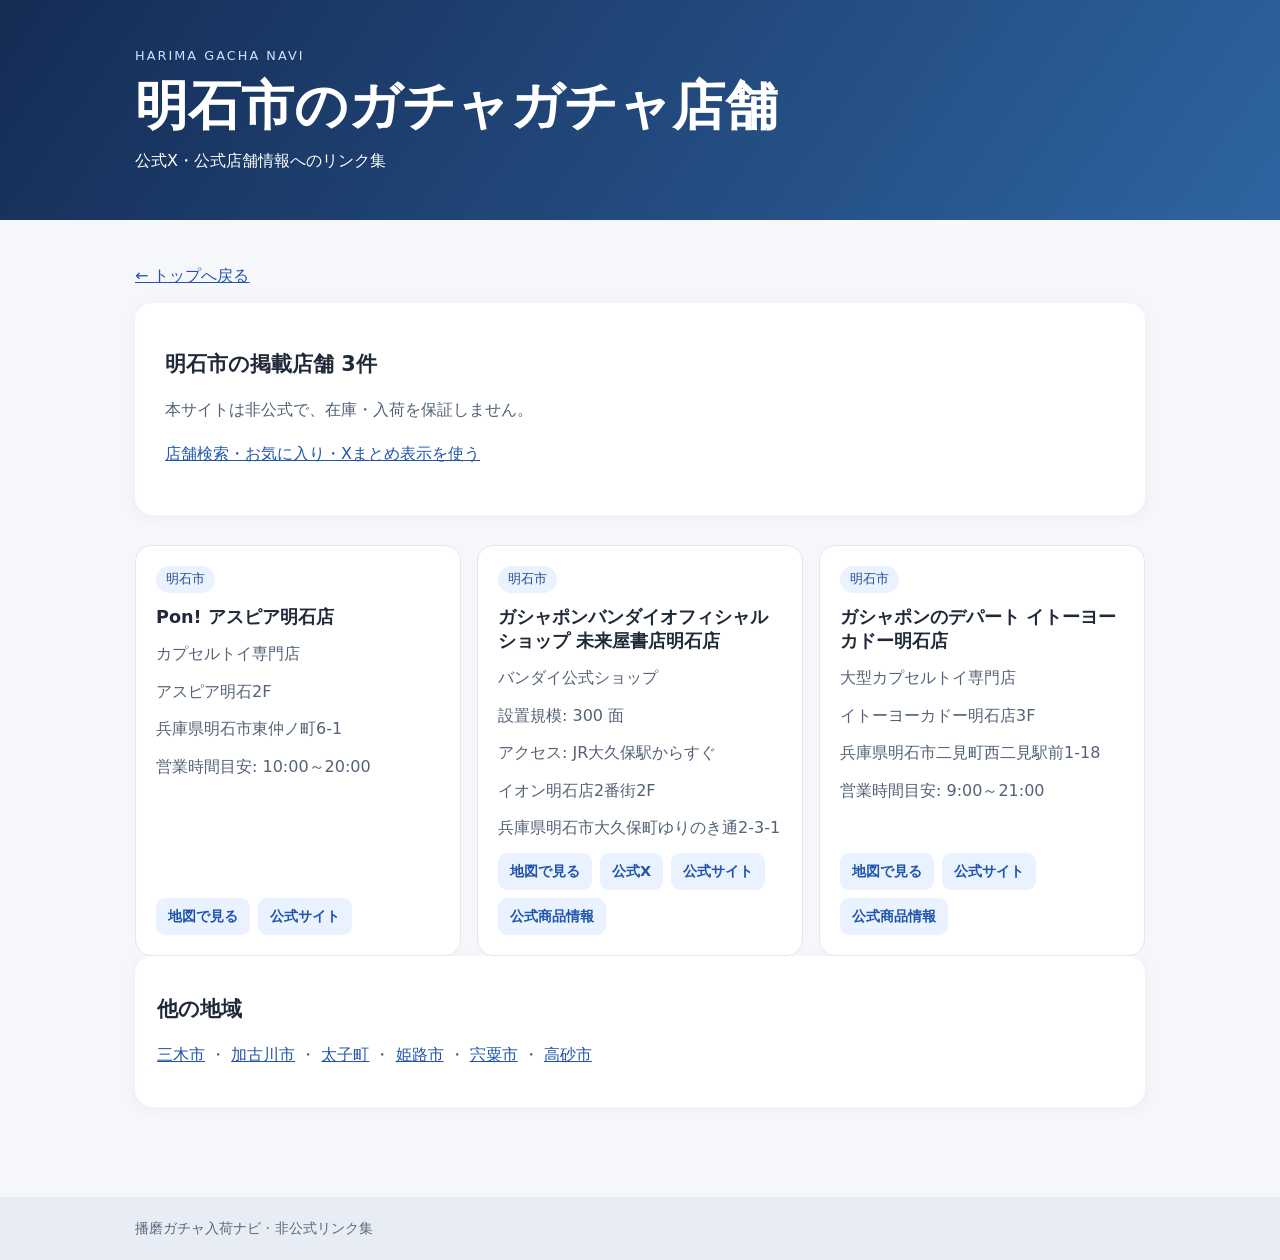
==== city/akashi/index.html @ 263624c5 "build: regenerate city landing pages" ====
<!doctype html><html lang="ja"><head><meta charset="utf-8"><meta name="viewport" content="width=device-width,initial-scale=1"><title>明石市のガチャガチャ店舗・公式X情報 | 播磨ガチャ入荷ナビ</title><meta name="description" content="明石市のガチャガチャ・カプセルトイ店舗3件の公式情報リンク。入荷情報は公式発信で確認できます。"><link rel="canonical" href="https://noranamani.github.io/harima-gacha-navi/city/akashi/"><link rel="stylesheet" href="../../style.css"></head><body><header><div class="wrap"><p class="eyebrow">HARIMA GACHA NAVI</p><h1>明石市のガチャガチャ店舗</h1><p>公式X・公式店舗情報へのリンク集</p></div></header><main class="wrap"><p><a href="../../">← トップへ戻る</a></p><section class="intro"><h2>明石市の掲載店舗 3件</h2><p>本サイトは非公式で、在庫・入荷を保証しません。</p><p><a href="../../?city=%E6%98%8E%E7%9F%B3%E5%B8%82">店舗検索・お気に入り・Xまとめ表示を使う</a></p></section><section class="grid"><article class="card"><span class="city">明石市</span><h3>Pon! アスピア明石店</h3><p>カプセルトイ専門店</p><p>アスピア明石2F</p><p>兵庫県明石市東仲ノ町6-1</p><p>営業時間目安: 10:00～20:00</p><div class="links"><a href="https://www.google.com/maps/search/?api=1&amp;query=%E5%85%B5%E5%BA%AB%E7%9C%8C%E6%98%8E%E7%9F%B3%E5%B8%82%E6%9D%B1%E4%BB%B2%E3%83%8E%E7%94%BA6-1%20Pon!%20%E3%82%A2%E3%82%B9%E3%83%94%E3%82%A2%E6%98%8E%E7%9F%B3%E5%BA%97" target="_blank" rel="noopener noreferrer">地図で見る</a><a href="https://www.gachagachanomori.com/shoplist/" target="_blank" rel="noopener noreferrer">公式サイト</a></div></article><article class="card"><span class="city">明石市</span><h3>ガシャポンバンダイオフィシャルショップ 未来屋書店明石店</h3><p>バンダイ公式ショップ</p><p>設置規模: 300 面</p><p>アクセス: JR大久保駅からすぐ</p><p>イオン明石店2番街2F</p><p>兵庫県明石市大久保町ゆりのき通2-3-1</p><div class="links"><a href="https://www.google.com/maps/search/?api=1&amp;query=%E5%85%B5%E5%BA%AB%E7%9C%8C%E6%98%8E%E7%9F%B3%E5%B8%82%E5%A4%A7%E4%B9%85%E4%BF%9D%E7%94%BA%E3%82%86%E3%82%8A%E3%81%AE%E3%81%8D%E9%80%9A2-3-1%20%E3%82%AC%E3%82%B7%E3%83%A3%E3%83%9D%E3%83%B3%E3%83%90%E3%83%B3%E3%83%80%E3%82%A4%E3%82%AA%E3%83%95%E3%82%A3%E3%82%B7%E3%83%A3%E3%83%AB%E3%82%B7%E3%83%A7%E3%83%83%E3%83%97%20%E6%9C%AA%E6%9D%A5%E5%B1%8B%E6%9B%B8%E5%BA%97%E6%98%8E%E7%9F%B3%E5%BA%97" target="_blank" rel="noopener noreferrer">地図で見る</a><a href="https://x.com/GBO_akashi" target="_blank" rel="noopener noreferrer">公式X</a><a href="https://bandainamco-am.co.jp/others/gashapon-bandai-officialshop/store/akashi/" target="_blank" rel="noopener noreferrer">公式サイト</a><a href="https://bandainamco-am.co.jp/others/gashapon-bandai-officialshop/store/akashi/item/" target="_blank" rel="noopener noreferrer">公式商品情報</a></div></article><article class="card"><span class="city">明石市</span><h3>ガシャポンのデパート イトーヨーカドー明石店</h3><p>大型カプセルトイ専門店</p><p>イトーヨーカドー明石店3F</p><p>兵庫県明石市二見町西二見駅前1-18</p><p>営業時間目安: 9:00～21:00</p><div class="links"><a href="https://www.google.com/maps/search/?api=1&amp;query=%E5%85%B5%E5%BA%AB%E7%9C%8C%E6%98%8E%E7%9F%B3%E5%B8%82%E4%BA%8C%E8%A6%8B%E7%94%BA%E8%A5%BF%E4%BA%8C%E8%A6%8B%E9%A7%85%E5%89%8D1-18%20%E3%82%AC%E3%82%B7%E3%83%A3%E3%83%9D%E3%83%B3%E3%81%AE%E3%83%87%E3%83%91%E3%83%BC%E3%83%88%20%E3%82%A4%E3%83%88%E3%83%BC%E3%83%A8%E3%83%BC%E3%82%AB%E3%83%89%E3%83%BC%E6%98%8E%E7%9F%B3%E5%BA%97" target="_blank" rel="noopener noreferrer">地図で見る</a><a href="https://bandainamco-am.co.jp/others/capsule-toy-store/store/iyakashi/" target="_blank" rel="noopener noreferrer">公式サイト</a><a href="https://bandainamco-am.co.jp/others/capsule-toy-store/store/iyakashi/item/" target="_blank" rel="noopener noreferrer">公式商品情報</a></div></article></section><section class="notice"><h2>他の地域</h2><p><a href="../miki/">三木市</a> ・ <a href="../kakogawa/">加古川市</a> ・ <a href="../taishi/">太子町</a> ・ <a href="../himeji/">姫路市</a> ・ <a href="../shiso/">宍粟市</a> ・ <a href="../takasago/">高砂市</a></p></section></main><footer><div class="wrap">播磨ガチャ入荷ナビ · 非公式リンク集</div></footer></body></html>
---- style.css ----
:root{font-family:system-ui,-apple-system,"Hiragino Kaku Gothic ProN","Noto Sans JP",sans-serif;color:#20293a;background:#f5f7fb}*{box-sizing:border-box}body{margin:0}a{color:#2155ad}a:focus-visible,input:focus-visible,select:focus-visible,button:focus-visible{outline:3px solid #f49a3b;outline-offset:3px}.wrap{max-width:1050px;margin:auto;padding:0 20px}header{background:linear-gradient(125deg,#152c54,#2e64a2);color:white;padding:48px 0}header h1{font-size:clamp(2rem,6vw,3.3rem);margin:8px 0}header p{margin:0}.eyebrow{letter-spacing:.16em;font-size:.8rem;color:#d0e3ff}main{padding-top:30px!important;padding-bottom:60px!important}h2{font-size:1.3rem}.intro,.notice{background:white;padding:22px;border-radius:18px;box-shadow:0 2px 16px #1228490c;margin-bottom:30px}.intro p,.notice p{line-height:1.8;color:#526076}label{display:block;font-weight:700;margin:18px 0 7px}select,input{width:100%;border:1px solid #c5cfdd;border-radius:10px;background:white;padding:13px;font-size:1rem}.section-head{display:flex;justify-content:space-between;align-items:center;gap:12px}.grid{display:grid;grid-template-columns:repeat(auto-fit,minmax(min(100%,290px),1fr));gap:16px}.card{background:white;border:1px solid #e2e7ef;border-radius:16px;padding:20px;display:flex;flex-direction:column;gap:12px}.card h3{margin:0;font-size:1.1rem}.card p{margin:0;color:#536277;line-height:1.6}.city{display:inline-block;font-size:.8rem;background:#eaf2ff;color:#244b8b;border-radius:100px;padding:5px 10px;align-self:flex-start}.links{display:flex;flex-wrap:wrap;gap:8px;margin-top:auto}.links a{display:inline-block;padding:9px 12px;background:#eaf2ff;border-radius:9px;text-decoration:none;font-weight:700;font-size:.9rem}.links a:hover{background:#dceaff}.empty{padding:24px;background:white;border-radius:12px}footer{padding:22px 0;background:#e8edf5;color:#59677b;font-size:.9rem}@media(min-width:700px){.intro{padding:30px}}
.embed-toggle{border:1px solid #a9c4ed;background:#f1f6ff;color:#204b85;border-radius:10px;padding:11px;cursor:pointer;font:inherit;font-weight:700;text-align:center}.embed-toggle:hover{background:#dceaff}.embed-holder{min-width:0;max-width:100%;overflow:hidden}.embed-holder[hidden]{display:none}

#show-board{font:inherit;font-weight:700;cursor:pointer;border:0;border-radius:10px;padding:12px 16px;background:#2056a3;color:white}.timeline-board{display:grid;grid-template-columns:repeat(auto-fit,minmax(min(100%,320px),1fr));gap:16px;margin-top:18px}.timeline-board[hidden]{display:none}.timeline-item{background:white;border:1px solid #dce5f1;border-radius:12px;padding:12px;min-width:0;overflow:hidden}.timeline-item h3{font-size:1rem;margin:0 0 12px}

.favorite-filter{display:flex;align-items:center;gap:10px;margin:16px 0}.favorite-filter input{width:20px;height:20px;flex:none}.favorite-button{font:inherit;font-size:.9rem;border:1px solid #c4cedb;border-radius:9px;padding:10px;background:#fff;cursor:pointer;color:#355071}.favorite-button[aria-pressed="true"]{background:#fff5d9;border-color:#dfbb57;color:#6d4b05}#board-count{font-size:.9rem;color:#526076}

.store-details{font-size:.85rem;color:#58667b;display:grid;gap:3px}.card .store-details p{margin:0;line-height:1.45}.card .map-link{background:#e7f4ec;color:#23623e}.update-status{font-size:.82rem;overflow-wrap:anywhere}
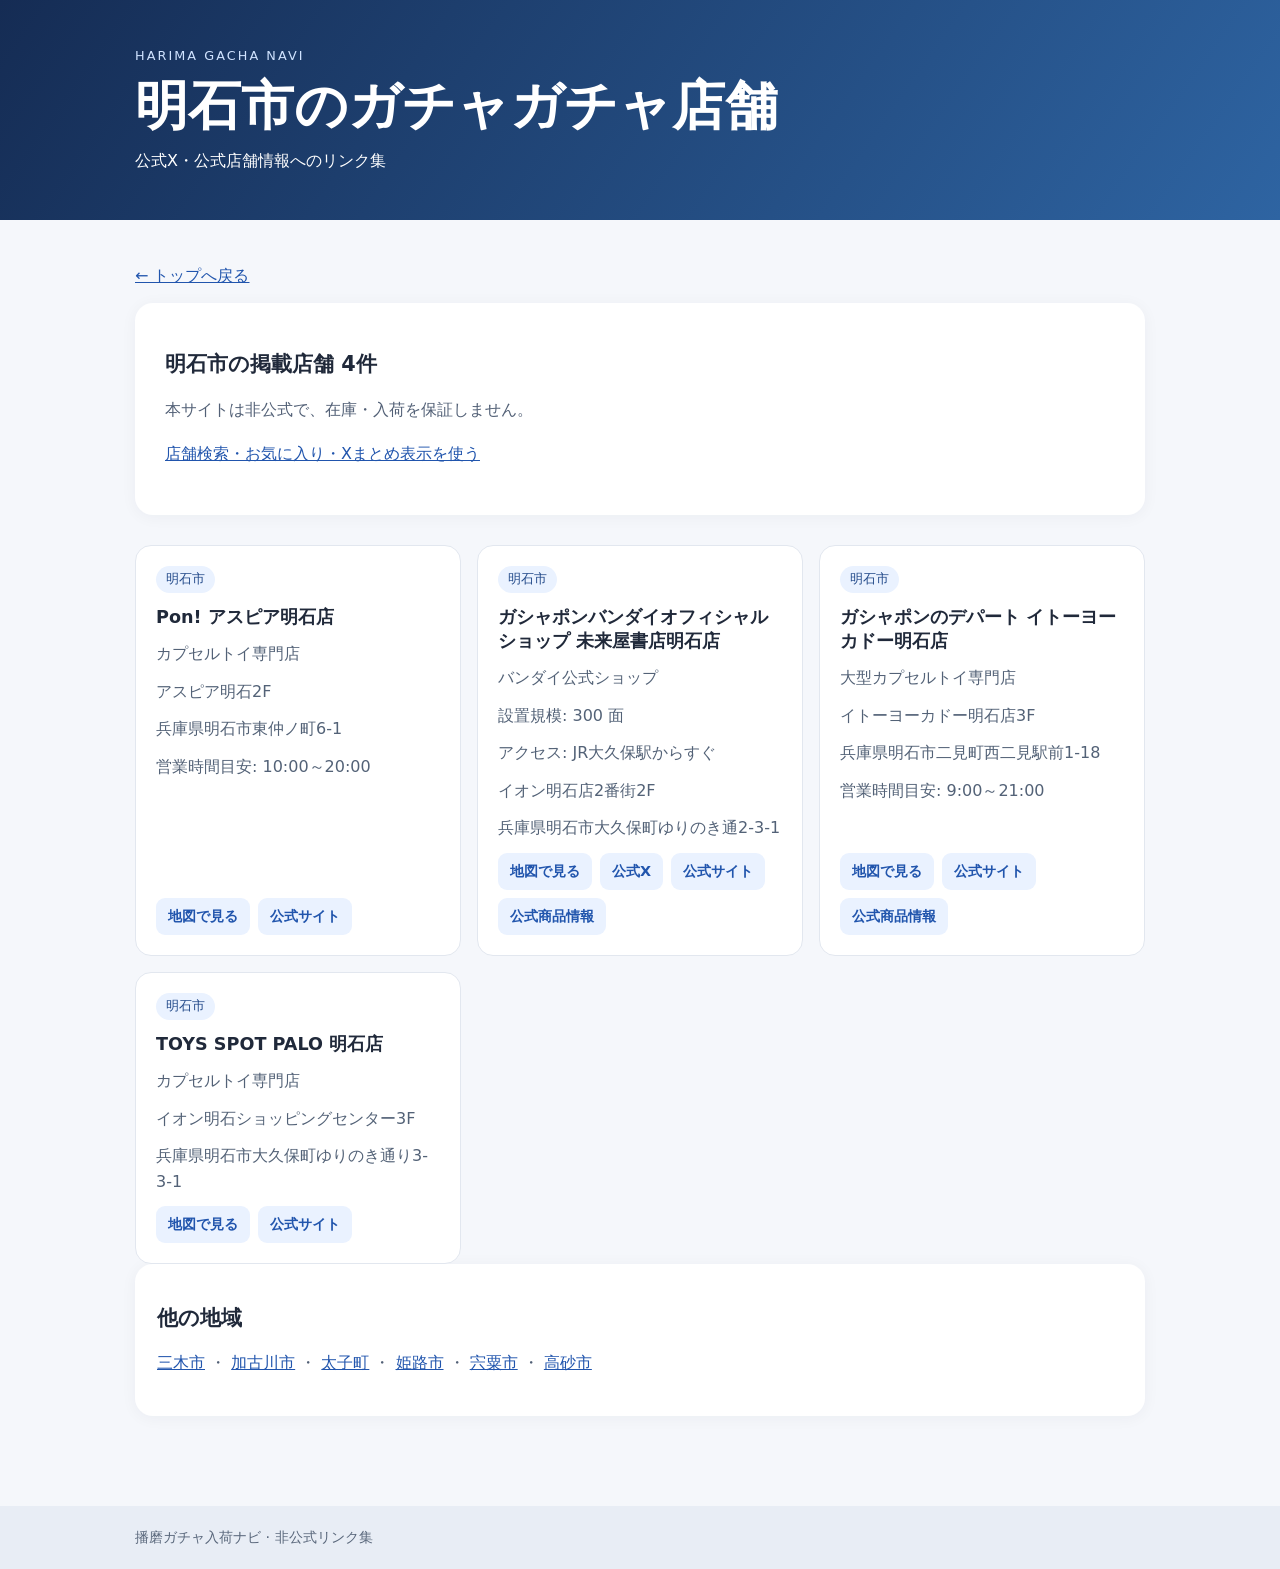
==== commit 4ffa0ce4: "build: regenerate city landing pages" ====
--- a/city/akashi/index.html
+++ b/city/akashi/index.html
@@ -1 +1 @@
-<!doctype html><html lang="ja"><head><meta charset="utf-8"><meta name="viewport" content="width=device-width,initial-scale=1"><title>明石市のガチャガチャ店舗・公式X情報 | 播磨ガチャ入荷ナビ</title><meta name="description" content="明石市のガチャガチャ・カプセルトイ店舗3件の公式情報リンク。入荷情報は公式発信で確認できます。"><link rel="canonical" href="https://noranamani.github.io/harima-gacha-navi/city/akashi/"><link rel="stylesheet" href="../../style.css"></head><body><header><div class="wrap"><p class="eyebrow">HARIMA GACHA NAVI</p><h1>明石市のガチャガチャ店舗</h1><p>公式X・公式店舗情報へのリンク集</p></div></header><main class="wrap"><p><a href="../../">← トップへ戻る</a></p><section class="intro"><h2>明石市の掲載店舗 3件</h2><p>本サイトは非公式で、在庫・入荷を保証しません。</p><p><a href="../../?city=%E6%98%8E%E7%9F%B3%E5%B8%82">店舗検索・お気に入り・Xまとめ表示を使う</a></p></section><section class="grid"><article class="card"><span class="city">明石市</span><h3>Pon! アスピア明石店</h3><p>カプセルトイ専門店</p><p>アスピア明石2F</p><p>兵庫県明石市東仲ノ町6-1</p><p>営業時間目安: 10:00～20:00</p><div class="links"><a href="https://www.google.com/maps/search/?api=1&amp;query=%E5%85%B5%E5%BA%AB%E7%9C%8C%E6%98%8E%E7%9F%B3%E5%B8%82%E6%9D%B1%E4%BB%B2%E3%83%8E%E7%94%BA6-1%20Pon!%20%E3%82%A2%E3%82%B9%E3%83%94%E3%82%A2%E6%98%8E%E7%9F%B3%E5%BA%97" target="_blank" rel="noopener noreferrer">地図で見る</a><a href="https://www.gachagachanomori.com/shoplist/" target="_blank" rel="noopener noreferrer">公式サイト</a></div></article><article class="card"><span class="city">明石市</span><h3>ガシャポンバンダイオフィシャルショップ 未来屋書店明石店</h3><p>バンダイ公式ショップ</p><p>設置規模: 300 面</p><p>アクセス: JR大久保駅からすぐ</p><p>イオン明石店2番街2F</p><p>兵庫県明石市大久保町ゆりのき通2-3-1</p><div class="links"><a href="https://www.google.com/maps/search/?api=1&amp;query=%E5%85%B5%E5%BA%AB%E7%9C%8C%E6%98%8E%E7%9F%B3%E5%B8%82%E5%A4%A7%E4%B9%85%E4%BF%9D%E7%94%BA%E3%82%86%E3%82%8A%E3%81%AE%E3%81%8D%E9%80%9A2-3-1%20%E3%82%AC%E3%82%B7%E3%83%A3%E3%83%9D%E3%83%B3%E3%83%90%E3%83%B3%E3%83%80%E3%82%A4%E3%82%AA%E3%83%95%E3%82%A3%E3%82%B7%E3%83%A3%E3%83%AB%E3%82%B7%E3%83%A7%E3%83%83%E3%83%97%20%E6%9C%AA%E6%9D%A5%E5%B1%8B%E6%9B%B8%E5%BA%97%E6%98%8E%E7%9F%B3%E5%BA%97" target="_blank" rel="noopener noreferrer">地図で見る</a><a href="https://x.com/GBO_akashi" target="_blank" rel="noopener noreferrer">公式X</a><a href="https://bandainamco-am.co.jp/others/gashapon-bandai-officialshop/store/akashi/" target="_blank" rel="noopener noreferrer">公式サイト</a><a href="https://bandainamco-am.co.jp/others/gashapon-bandai-officialshop/store/akashi/item/" target="_blank" rel="noopener noreferrer">公式商品情報</a></div></article><article class="card"><span class="city">明石市</span><h3>ガシャポンのデパート イトーヨーカドー明石店</h3><p>大型カプセルトイ専門店</p><p>イトーヨーカドー明石店3F</p><p>兵庫県明石市二見町西二見駅前1-18</p><p>営業時間目安: 9:00～21:00</p><div class="links"><a href="https://www.google.com/maps/search/?api=1&amp;query=%E5%85%B5%E5%BA%AB%E7%9C%8C%E6%98%8E%E7%9F%B3%E5%B8%82%E4%BA%8C%E8%A6%8B%E7%94%BA%E8%A5%BF%E4%BA%8C%E8%A6%8B%E9%A7%85%E5%89%8D1-18%20%E3%82%AC%E3%82%B7%E3%83%A3%E3%83%9D%E3%83%B3%E3%81%AE%E3%83%87%E3%83%91%E3%83%BC%E3%83%88%20%E3%82%A4%E3%83%88%E3%83%BC%E3%83%A8%E3%83%BC%E3%82%AB%E3%83%89%E3%83%BC%E6%98%8E%E7%9F%B3%E5%BA%97" target="_blank" rel="noopener noreferrer">地図で見る</a><a href="https://bandainamco-am.co.jp/others/capsule-toy-store/store/iyakashi/" target="_blank" rel="noopener noreferrer">公式サイト</a><a href="https://bandainamco-am.co.jp/others/capsule-toy-store/store/iyakashi/item/" target="_blank" rel="noopener noreferrer">公式商品情報</a></div></article></section><section class="notice"><h2>他の地域</h2><p><a href="../miki/">三木市</a> ・ <a href="../kakogawa/">加古川市</a> ・ <a href="../taishi/">太子町</a> ・ <a href="../himeji/">姫路市</a> ・ <a href="../shiso/">宍粟市</a> ・ <a href="../takasago/">高砂市</a></p></section></main><footer><div class="wrap">播磨ガチャ入荷ナビ · 非公式リンク集</div></footer></body></html>
+<!doctype html><html lang="ja"><head><meta charset="utf-8"><meta name="viewport" content="width=device-width,initial-scale=1"><title>明石市のガチャガチャ店舗・公式X情報 | 播磨ガチャ入荷ナビ</title><meta name="description" content="明石市のガチャガチャ・カプセルトイ店舗4件の公式情報リンク。入荷情報は公式発信で確認できます。"><link rel="canonical" href="https://noranamani.github.io/harima-gacha-navi/city/akashi/"><link rel="stylesheet" href="../../style.css"></head><body><header><div class="wrap"><p class="eyebrow">HARIMA GACHA NAVI</p><h1>明石市のガチャガチャ店舗</h1><p>公式X・公式店舗情報へのリンク集</p></div></header><main class="wrap"><p><a href="../../">← トップへ戻る</a></p><section class="intro"><h2>明石市の掲載店舗 4件</h2><p>本サイトは非公式で、在庫・入荷を保証しません。</p><p><a href="../../?city=%E6%98%8E%E7%9F%B3%E5%B8%82">店舗検索・お気に入り・Xまとめ表示を使う</a></p></section><section class="grid"><article class="card"><span class="city">明石市</span><h3>Pon! アスピア明石店</h3><p>カプセルトイ専門店</p><p>アスピア明石2F</p><p>兵庫県明石市東仲ノ町6-1</p><p>営業時間目安: 10:00～20:00</p><div class="links"><a href="https://www.google.com/maps/search/?api=1&amp;query=%E5%85%B5%E5%BA%AB%E7%9C%8C%E6%98%8E%E7%9F%B3%E5%B8%82%E6%9D%B1%E4%BB%B2%E3%83%8E%E7%94%BA6-1%20Pon!%20%E3%82%A2%E3%82%B9%E3%83%94%E3%82%A2%E6%98%8E%E7%9F%B3%E5%BA%97" target="_blank" rel="noopener noreferrer">地図で見る</a><a href="https://www.gachagachanomori.com/shoplist/" target="_blank" rel="noopener noreferrer">公式サイト</a></div></article><article class="card"><span class="city">明石市</span><h3>ガシャポンバンダイオフィシャルショップ 未来屋書店明石店</h3><p>バンダイ公式ショップ</p><p>設置規模: 300 面</p><p>アクセス: JR大久保駅からすぐ</p><p>イオン明石店2番街2F</p><p>兵庫県明石市大久保町ゆりのき通2-3-1</p><div class="links"><a href="https://www.google.com/maps/search/?api=1&amp;query=%E5%85%B5%E5%BA%AB%E7%9C%8C%E6%98%8E%E7%9F%B3%E5%B8%82%E5%A4%A7%E4%B9%85%E4%BF%9D%E7%94%BA%E3%82%86%E3%82%8A%E3%81%AE%E3%81%8D%E9%80%9A2-3-1%20%E3%82%AC%E3%82%B7%E3%83%A3%E3%83%9D%E3%83%B3%E3%83%90%E3%83%B3%E3%83%80%E3%82%A4%E3%82%AA%E3%83%95%E3%82%A3%E3%82%B7%E3%83%A3%E3%83%AB%E3%82%B7%E3%83%A7%E3%83%83%E3%83%97%20%E6%9C%AA%E6%9D%A5%E5%B1%8B%E6%9B%B8%E5%BA%97%E6%98%8E%E7%9F%B3%E5%BA%97" target="_blank" rel="noopener noreferrer">地図で見る</a><a href="https://x.com/GBO_akashi" target="_blank" rel="noopener noreferrer">公式X</a><a href="https://bandainamco-am.co.jp/others/gashapon-bandai-officialshop/store/akashi/" target="_blank" rel="noopener noreferrer">公式サイト</a><a href="https://bandainamco-am.co.jp/others/gashapon-bandai-officialshop/store/akashi/item/" target="_blank" rel="noopener noreferrer">公式商品情報</a></div></article><article class="card"><span class="city">明石市</span><h3>ガシャポンのデパート イトーヨーカドー明石店</h3><p>大型カプセルトイ専門店</p><p>イトーヨーカドー明石店3F</p><p>兵庫県明石市二見町西二見駅前1-18</p><p>営業時間目安: 9:00～21:00</p><div class="links"><a href="https://www.google.com/maps/search/?api=1&amp;query=%E5%85%B5%E5%BA%AB%E7%9C%8C%E6%98%8E%E7%9F%B3%E5%B8%82%E4%BA%8C%E8%A6%8B%E7%94%BA%E8%A5%BF%E4%BA%8C%E8%A6%8B%E9%A7%85%E5%89%8D1-18%20%E3%82%AC%E3%82%B7%E3%83%A3%E3%83%9D%E3%83%B3%E3%81%AE%E3%83%87%E3%83%91%E3%83%BC%E3%83%88%20%E3%82%A4%E3%83%88%E3%83%BC%E3%83%A8%E3%83%BC%E3%82%AB%E3%83%89%E3%83%BC%E6%98%8E%E7%9F%B3%E5%BA%97" target="_blank" rel="noopener noreferrer">地図で見る</a><a href="https://bandainamco-am.co.jp/others/capsule-toy-store/store/iyakashi/" target="_blank" rel="noopener noreferrer">公式サイト</a><a href="https://bandainamco-am.co.jp/others/capsule-toy-store/store/iyakashi/item/" target="_blank" rel="noopener noreferrer">公式商品情報</a></div></article><article class="card"><span class="city">明石市</span><h3>TOYS SPOT PALO 明石店</h3><p>カプセルトイ専門店</p><p>イオン明石ショッピングセンター3F</p><p>兵庫県明石市大久保町ゆりのき通り3-3-1</p><div class="links"><a href="https://www.google.com/maps/search/?api=1&amp;query=%E5%85%B5%E5%BA%AB%E7%9C%8C%E6%98%8E%E7%9F%B3%E5%B8%82%E5%A4%A7%E4%B9%85%E4%BF%9D%E7%94%BA%E3%82%86%E3%82%8A%E3%81%AE%E3%81%8D%E9%80%9A%E3%82%8A3-3-1%20TOYS%20SPOT%20PALO%20%E6%98%8E%E7%9F%B3%E5%BA%97" target="_blank" rel="noopener noreferrer">地図で見る</a><a href="https://www.fantasy.co.jp/molly-fantasy/shoplist/shop29281/" target="_blank" rel="noopener noreferrer">公式サイト</a></div></article></section><section class="notice"><h2>他の地域</h2><p><a href="../miki/">三木市</a> ・ <a href="../kakogawa/">加古川市</a> ・ <a href="../taishi/">太子町</a> ・ <a href="../himeji/">姫路市</a> ・ <a href="../shiso/">宍粟市</a> ・ <a href="../takasago/">高砂市</a></p></section></main><footer><div class="wrap">播磨ガチャ入荷ナビ · 非公式リンク集</div></footer></body></html>
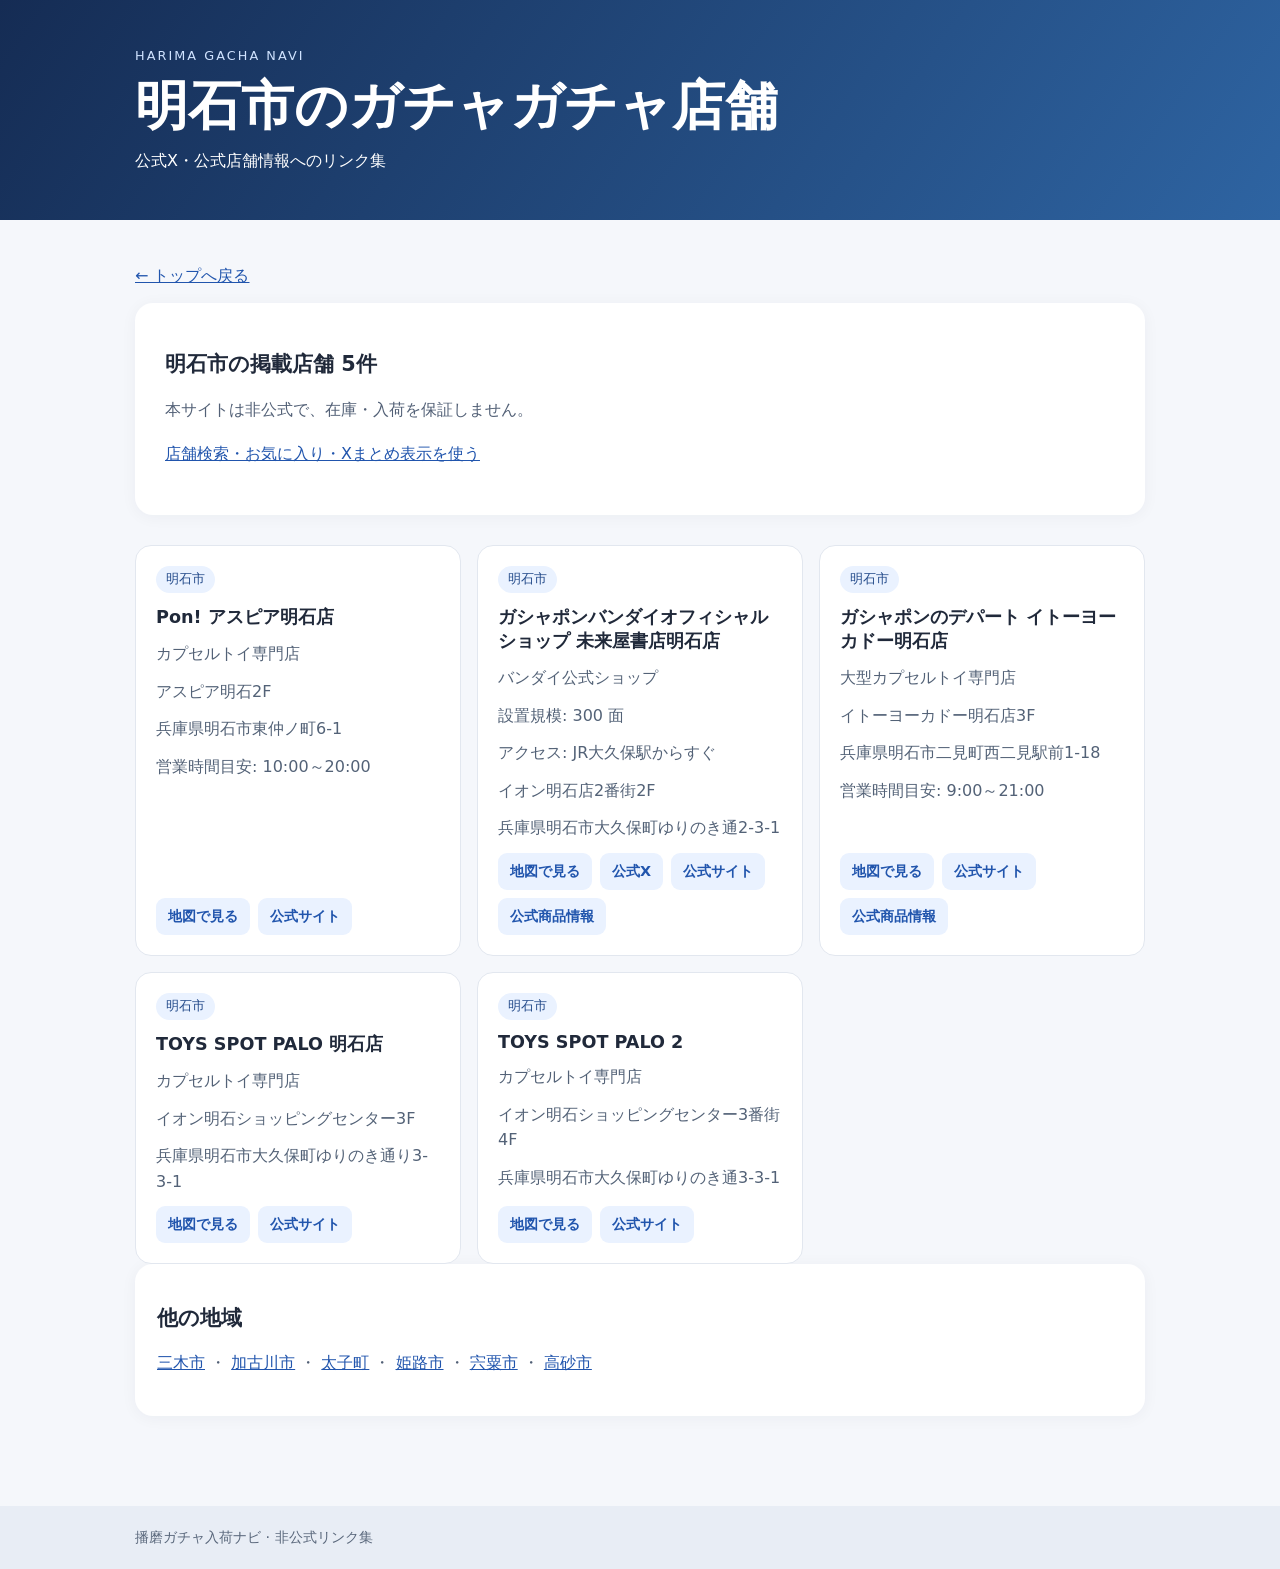
==== commit 701d7059: "build: regenerate city landing pages" ====
--- a/city/akashi/index.html
+++ b/city/akashi/index.html
@@ -1 +1 @@
-<!doctype html><html lang="ja"><head><meta charset="utf-8"><meta name="viewport" content="width=device-width,initial-scale=1"><title>明石市のガチャガチャ店舗・公式X情報 | 播磨ガチャ入荷ナビ</title><meta name="description" content="明石市のガチャガチャ・カプセルトイ店舗4件の公式情報リンク。入荷情報は公式発信で確認できます。"><link rel="canonical" href="https://noranamani.github.io/harima-gacha-navi/city/akashi/"><link rel="stylesheet" href="../../style.css"></head><body><header><div class="wrap"><p class="eyebrow">HARIMA GACHA NAVI</p><h1>明石市のガチャガチャ店舗</h1><p>公式X・公式店舗情報へのリンク集</p></div></header><main class="wrap"><p><a href="../../">← トップへ戻る</a></p><section class="intro"><h2>明石市の掲載店舗 4件</h2><p>本サイトは非公式で、在庫・入荷を保証しません。</p><p><a href="../../?city=%E6%98%8E%E7%9F%B3%E5%B8%82">店舗検索・お気に入り・Xまとめ表示を使う</a></p></section><section class="grid"><article class="card"><span class="city">明石市</span><h3>Pon! アスピア明石店</h3><p>カプセルトイ専門店</p><p>アスピア明石2F</p><p>兵庫県明石市東仲ノ町6-1</p><p>営業時間目安: 10:00～20:00</p><div class="links"><a href="https://www.google.com/maps/search/?api=1&amp;query=%E5%85%B5%E5%BA%AB%E7%9C%8C%E6%98%8E%E7%9F%B3%E5%B8%82%E6%9D%B1%E4%BB%B2%E3%83%8E%E7%94%BA6-1%20Pon!%20%E3%82%A2%E3%82%B9%E3%83%94%E3%82%A2%E6%98%8E%E7%9F%B3%E5%BA%97" target="_blank" rel="noopener noreferrer">地図で見る</a><a href="https://www.gachagachanomori.com/shoplist/" target="_blank" rel="noopener noreferrer">公式サイト</a></div></article><article class="card"><span class="city">明石市</span><h3>ガシャポンバンダイオフィシャルショップ 未来屋書店明石店</h3><p>バンダイ公式ショップ</p><p>設置規模: 300 面</p><p>アクセス: JR大久保駅からすぐ</p><p>イオン明石店2番街2F</p><p>兵庫県明石市大久保町ゆりのき通2-3-1</p><div class="links"><a href="https://www.google.com/maps/search/?api=1&amp;query=%E5%85%B5%E5%BA%AB%E7%9C%8C%E6%98%8E%E7%9F%B3%E5%B8%82%E5%A4%A7%E4%B9%85%E4%BF%9D%E7%94%BA%E3%82%86%E3%82%8A%E3%81%AE%E3%81%8D%E9%80%9A2-3-1%20%E3%82%AC%E3%82%B7%E3%83%A3%E3%83%9D%E3%83%B3%E3%83%90%E3%83%B3%E3%83%80%E3%82%A4%E3%82%AA%E3%83%95%E3%82%A3%E3%82%B7%E3%83%A3%E3%83%AB%E3%82%B7%E3%83%A7%E3%83%83%E3%83%97%20%E6%9C%AA%E6%9D%A5%E5%B1%8B%E6%9B%B8%E5%BA%97%E6%98%8E%E7%9F%B3%E5%BA%97" target="_blank" rel="noopener noreferrer">地図で見る</a><a href="https://x.com/GBO_akashi" target="_blank" rel="noopener noreferrer">公式X</a><a href="https://bandainamco-am.co.jp/others/gashapon-bandai-officialshop/store/akashi/" target="_blank" rel="noopener noreferrer">公式サイト</a><a href="https://bandainamco-am.co.jp/others/gashapon-bandai-officialshop/store/akashi/item/" target="_blank" rel="noopener noreferrer">公式商品情報</a></div></article><article class="card"><span class="city">明石市</span><h3>ガシャポンのデパート イトーヨーカドー明石店</h3><p>大型カプセルトイ専門店</p><p>イトーヨーカドー明石店3F</p><p>兵庫県明石市二見町西二見駅前1-18</p><p>営業時間目安: 9:00～21:00</p><div class="links"><a href="https://www.google.com/maps/search/?api=1&amp;query=%E5%85%B5%E5%BA%AB%E7%9C%8C%E6%98%8E%E7%9F%B3%E5%B8%82%E4%BA%8C%E8%A6%8B%E7%94%BA%E8%A5%BF%E4%BA%8C%E8%A6%8B%E9%A7%85%E5%89%8D1-18%20%E3%82%AC%E3%82%B7%E3%83%A3%E3%83%9D%E3%83%B3%E3%81%AE%E3%83%87%E3%83%91%E3%83%BC%E3%83%88%20%E3%82%A4%E3%83%88%E3%83%BC%E3%83%A8%E3%83%BC%E3%82%AB%E3%83%89%E3%83%BC%E6%98%8E%E7%9F%B3%E5%BA%97" target="_blank" rel="noopener noreferrer">地図で見る</a><a href="https://bandainamco-am.co.jp/others/capsule-toy-store/store/iyakashi/" target="_blank" rel="noopener noreferrer">公式サイト</a><a href="https://bandainamco-am.co.jp/others/capsule-toy-store/store/iyakashi/item/" target="_blank" rel="noopener noreferrer">公式商品情報</a></div></article><article class="card"><span class="city">明石市</span><h3>TOYS SPOT PALO 明石店</h3><p>カプセルトイ専門店</p><p>イオン明石ショッピングセンター3F</p><p>兵庫県明石市大久保町ゆりのき通り3-3-1</p><div class="links"><a href="https://www.google.com/maps/search/?api=1&amp;query=%E5%85%B5%E5%BA%AB%E7%9C%8C%E6%98%8E%E7%9F%B3%E5%B8%82%E5%A4%A7%E4%B9%85%E4%BF%9D%E7%94%BA%E3%82%86%E3%82%8A%E3%81%AE%E3%81%8D%E9%80%9A%E3%82%8A3-3-1%20TOYS%20SPOT%20PALO%20%E6%98%8E%E7%9F%B3%E5%BA%97" target="_blank" rel="noopener noreferrer">地図で見る</a><a href="https://www.fantasy.co.jp/molly-fantasy/shoplist/shop29281/" target="_blank" rel="noopener noreferrer">公式サイト</a></div></article></section><section class="notice"><h2>他の地域</h2><p><a href="../miki/">三木市</a> ・ <a href="../kakogawa/">加古川市</a> ・ <a href="../taishi/">太子町</a> ・ <a href="../himeji/">姫路市</a> ・ <a href="../shiso/">宍粟市</a> ・ <a href="../takasago/">高砂市</a></p></section></main><footer><div class="wrap">播磨ガチャ入荷ナビ · 非公式リンク集</div></footer></body></html>
+<!doctype html><html lang="ja"><head><meta charset="utf-8"><meta name="viewport" content="width=device-width,initial-scale=1"><title>明石市のガチャガチャ店舗・公式X情報 | 播磨ガチャ入荷ナビ</title><meta name="description" content="明石市のガチャガチャ・カプセルトイ店舗5件の公式情報リンク。入荷情報は公式発信で確認できます。"><link rel="canonical" href="https://noranamani.github.io/harima-gacha-navi/city/akashi/"><link rel="stylesheet" href="../../style.css"></head><body><header><div class="wrap"><p class="eyebrow">HARIMA GACHA NAVI</p><h1>明石市のガチャガチャ店舗</h1><p>公式X・公式店舗情報へのリンク集</p></div></header><main class="wrap"><p><a href="../../">← トップへ戻る</a></p><section class="intro"><h2>明石市の掲載店舗 5件</h2><p>本サイトは非公式で、在庫・入荷を保証しません。</p><p><a href="../../?city=%E6%98%8E%E7%9F%B3%E5%B8%82">店舗検索・お気に入り・Xまとめ表示を使う</a></p></section><section class="grid"><article class="card"><span class="city">明石市</span><h3>Pon! アスピア明石店</h3><p>カプセルトイ専門店</p><p>アスピア明石2F</p><p>兵庫県明石市東仲ノ町6-1</p><p>営業時間目安: 10:00～20:00</p><div class="links"><a href="https://www.google.com/maps/search/?api=1&amp;query=%E5%85%B5%E5%BA%AB%E7%9C%8C%E6%98%8E%E7%9F%B3%E5%B8%82%E6%9D%B1%E4%BB%B2%E3%83%8E%E7%94%BA6-1%20Pon!%20%E3%82%A2%E3%82%B9%E3%83%94%E3%82%A2%E6%98%8E%E7%9F%B3%E5%BA%97" target="_blank" rel="noopener noreferrer">地図で見る</a><a href="https://www.gachagachanomori.com/shoplist/" target="_blank" rel="noopener noreferrer">公式サイト</a></div></article><article class="card"><span class="city">明石市</span><h3>ガシャポンバンダイオフィシャルショップ 未来屋書店明石店</h3><p>バンダイ公式ショップ</p><p>設置規模: 300 面</p><p>アクセス: JR大久保駅からすぐ</p><p>イオン明石店2番街2F</p><p>兵庫県明石市大久保町ゆりのき通2-3-1</p><div class="links"><a href="https://www.google.com/maps/search/?api=1&amp;query=%E5%85%B5%E5%BA%AB%E7%9C%8C%E6%98%8E%E7%9F%B3%E5%B8%82%E5%A4%A7%E4%B9%85%E4%BF%9D%E7%94%BA%E3%82%86%E3%82%8A%E3%81%AE%E3%81%8D%E9%80%9A2-3-1%20%E3%82%AC%E3%82%B7%E3%83%A3%E3%83%9D%E3%83%B3%E3%83%90%E3%83%B3%E3%83%80%E3%82%A4%E3%82%AA%E3%83%95%E3%82%A3%E3%82%B7%E3%83%A3%E3%83%AB%E3%82%B7%E3%83%A7%E3%83%83%E3%83%97%20%E6%9C%AA%E6%9D%A5%E5%B1%8B%E6%9B%B8%E5%BA%97%E6%98%8E%E7%9F%B3%E5%BA%97" target="_blank" rel="noopener noreferrer">地図で見る</a><a href="https://x.com/GBO_akashi" target="_blank" rel="noopener noreferrer">公式X</a><a href="https://bandainamco-am.co.jp/others/gashapon-bandai-officialshop/store/akashi/" target="_blank" rel="noopener noreferrer">公式サイト</a><a href="https://bandainamco-am.co.jp/others/gashapon-bandai-officialshop/store/akashi/item/" target="_blank" rel="noopener noreferrer">公式商品情報</a></div></article><article class="card"><span class="city">明石市</span><h3>ガシャポンのデパート イトーヨーカドー明石店</h3><p>大型カプセルトイ専門店</p><p>イトーヨーカドー明石店3F</p><p>兵庫県明石市二見町西二見駅前1-18</p><p>営業時間目安: 9:00～21:00</p><div class="links"><a href="https://www.google.com/maps/search/?api=1&amp;query=%E5%85%B5%E5%BA%AB%E7%9C%8C%E6%98%8E%E7%9F%B3%E5%B8%82%E4%BA%8C%E8%A6%8B%E7%94%BA%E8%A5%BF%E4%BA%8C%E8%A6%8B%E9%A7%85%E5%89%8D1-18%20%E3%82%AC%E3%82%B7%E3%83%A3%E3%83%9D%E3%83%B3%E3%81%AE%E3%83%87%E3%83%91%E3%83%BC%E3%83%88%20%E3%82%A4%E3%83%88%E3%83%BC%E3%83%A8%E3%83%BC%E3%82%AB%E3%83%89%E3%83%BC%E6%98%8E%E7%9F%B3%E5%BA%97" target="_blank" rel="noopener noreferrer">地図で見る</a><a href="https://bandainamco-am.co.jp/others/capsule-toy-store/store/iyakashi/" target="_blank" rel="noopener noreferrer">公式サイト</a><a href="https://bandainamco-am.co.jp/others/capsule-toy-store/store/iyakashi/item/" target="_blank" rel="noopener noreferrer">公式商品情報</a></div></article><article class="card"><span class="city">明石市</span><h3>TOYS SPOT PALO 明石店</h3><p>カプセルトイ専門店</p><p>イオン明石ショッピングセンター3F</p><p>兵庫県明石市大久保町ゆりのき通り3-3-1</p><div class="links"><a href="https://www.google.com/maps/search/?api=1&amp;query=%E5%85%B5%E5%BA%AB%E7%9C%8C%E6%98%8E%E7%9F%B3%E5%B8%82%E5%A4%A7%E4%B9%85%E4%BF%9D%E7%94%BA%E3%82%86%E3%82%8A%E3%81%AE%E3%81%8D%E9%80%9A%E3%82%8A3-3-1%20TOYS%20SPOT%20PALO%20%E6%98%8E%E7%9F%B3%E5%BA%97" target="_blank" rel="noopener noreferrer">地図で見る</a><a href="https://www.fantasy.co.jp/molly-fantasy/shoplist/shop29281/" target="_blank" rel="noopener noreferrer">公式サイト</a></div></article><article class="card"><span class="city">明石市</span><h3>TOYS SPOT PALO 2</h3><p>カプセルトイ専門店</p><p>イオン明石ショッピングセンター3番街4F</p><p>兵庫県明石市大久保町ゆりのき通3-3-1</p><div class="links"><a href="https://www.google.com/maps/search/?api=1&amp;query=%E5%85%B5%E5%BA%AB%E7%9C%8C%E6%98%8E%E7%9F%B3%E5%B8%82%E5%A4%A7%E4%B9%85%E4%BF%9D%E7%94%BA%E3%82%86%E3%82%8A%E3%81%AE%E3%81%8D%E9%80%9A3-3-1%20TOYS%20SPOT%20PALO%202" target="_blank" rel="noopener noreferrer">地図で見る</a><a href="https://www.aeon.jp/sc/akashi/shop/store/service-248.html" target="_blank" rel="noopener noreferrer">公式サイト</a></div></article></section><section class="notice"><h2>他の地域</h2><p><a href="../miki/">三木市</a> ・ <a href="../kakogawa/">加古川市</a> ・ <a href="../taishi/">太子町</a> ・ <a href="../himeji/">姫路市</a> ・ <a href="../shiso/">宍粟市</a> ・ <a href="../takasago/">高砂市</a></p></section></main><footer><div class="wrap">播磨ガチャ入荷ナビ · 非公式リンク集</div></footer></body></html>
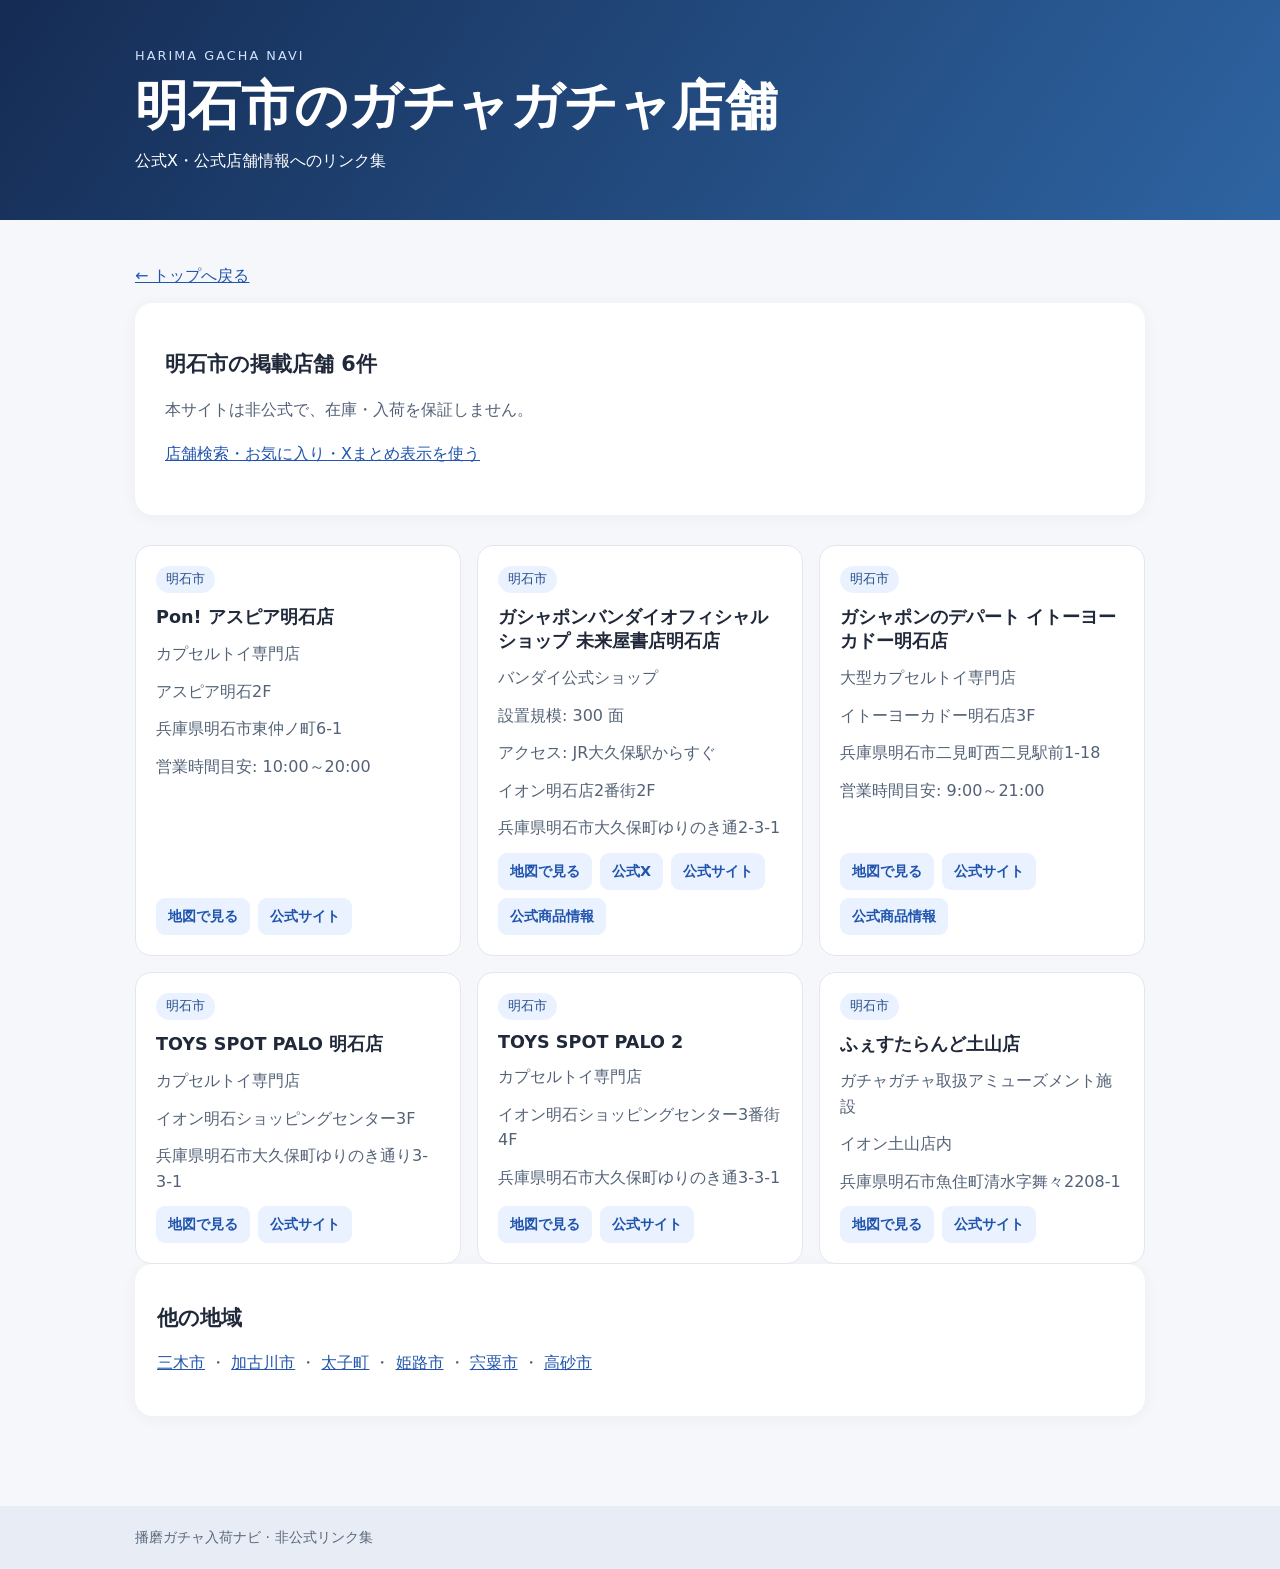
==== commit 409d962d: "build: regenerate city landing pages" ====
--- a/city/akashi/index.html
+++ b/city/akashi/index.html
@@ -1 +1 @@
-<!doctype html><html lang="ja"><head><meta charset="utf-8"><meta name="viewport" content="width=device-width,initial-scale=1"><title>明石市のガチャガチャ店舗・公式X情報 | 播磨ガチャ入荷ナビ</title><meta name="description" content="明石市のガチャガチャ・カプセルトイ店舗5件の公式情報リンク。入荷情報は公式発信で確認できます。"><link rel="canonical" href="https://noranamani.github.io/harima-gacha-navi/city/akashi/"><link rel="stylesheet" href="../../style.css"></head><body><header><div class="wrap"><p class="eyebrow">HARIMA GACHA NAVI</p><h1>明石市のガチャガチャ店舗</h1><p>公式X・公式店舗情報へのリンク集</p></div></header><main class="wrap"><p><a href="../../">← トップへ戻る</a></p><section class="intro"><h2>明石市の掲載店舗 5件</h2><p>本サイトは非公式で、在庫・入荷を保証しません。</p><p><a href="../../?city=%E6%98%8E%E7%9F%B3%E5%B8%82">店舗検索・お気に入り・Xまとめ表示を使う</a></p></section><section class="grid"><article class="card"><span class="city">明石市</span><h3>Pon! アスピア明石店</h3><p>カプセルトイ専門店</p><p>アスピア明石2F</p><p>兵庫県明石市東仲ノ町6-1</p><p>営業時間目安: 10:00～20:00</p><div class="links"><a href="https://www.google.com/maps/search/?api=1&amp;query=%E5%85%B5%E5%BA%AB%E7%9C%8C%E6%98%8E%E7%9F%B3%E5%B8%82%E6%9D%B1%E4%BB%B2%E3%83%8E%E7%94%BA6-1%20Pon!%20%E3%82%A2%E3%82%B9%E3%83%94%E3%82%A2%E6%98%8E%E7%9F%B3%E5%BA%97" target="_blank" rel="noopener noreferrer">地図で見る</a><a href="https://www.gachagachanomori.com/shoplist/" target="_blank" rel="noopener noreferrer">公式サイト</a></div></article><article class="card"><span class="city">明石市</span><h3>ガシャポンバンダイオフィシャルショップ 未来屋書店明石店</h3><p>バンダイ公式ショップ</p><p>設置規模: 300 面</p><p>アクセス: JR大久保駅からすぐ</p><p>イオン明石店2番街2F</p><p>兵庫県明石市大久保町ゆりのき通2-3-1</p><div class="links"><a href="https://www.google.com/maps/search/?api=1&amp;query=%E5%85%B5%E5%BA%AB%E7%9C%8C%E6%98%8E%E7%9F%B3%E5%B8%82%E5%A4%A7%E4%B9%85%E4%BF%9D%E7%94%BA%E3%82%86%E3%82%8A%E3%81%AE%E3%81%8D%E9%80%9A2-3-1%20%E3%82%AC%E3%82%B7%E3%83%A3%E3%83%9D%E3%83%B3%E3%83%90%E3%83%B3%E3%83%80%E3%82%A4%E3%82%AA%E3%83%95%E3%82%A3%E3%82%B7%E3%83%A3%E3%83%AB%E3%82%B7%E3%83%A7%E3%83%83%E3%83%97%20%E6%9C%AA%E6%9D%A5%E5%B1%8B%E6%9B%B8%E5%BA%97%E6%98%8E%E7%9F%B3%E5%BA%97" target="_blank" rel="noopener noreferrer">地図で見る</a><a href="https://x.com/GBO_akashi" target="_blank" rel="noopener noreferrer">公式X</a><a href="https://bandainamco-am.co.jp/others/gashapon-bandai-officialshop/store/akashi/" target="_blank" rel="noopener noreferrer">公式サイト</a><a href="https://bandainamco-am.co.jp/others/gashapon-bandai-officialshop/store/akashi/item/" target="_blank" rel="noopener noreferrer">公式商品情報</a></div></article><article class="card"><span class="city">明石市</span><h3>ガシャポンのデパート イトーヨーカドー明石店</h3><p>大型カプセルトイ専門店</p><p>イトーヨーカドー明石店3F</p><p>兵庫県明石市二見町西二見駅前1-18</p><p>営業時間目安: 9:00～21:00</p><div class="links"><a href="https://www.google.com/maps/search/?api=1&amp;query=%E5%85%B5%E5%BA%AB%E7%9C%8C%E6%98%8E%E7%9F%B3%E5%B8%82%E4%BA%8C%E8%A6%8B%E7%94%BA%E8%A5%BF%E4%BA%8C%E8%A6%8B%E9%A7%85%E5%89%8D1-18%20%E3%82%AC%E3%82%B7%E3%83%A3%E3%83%9D%E3%83%B3%E3%81%AE%E3%83%87%E3%83%91%E3%83%BC%E3%83%88%20%E3%82%A4%E3%83%88%E3%83%BC%E3%83%A8%E3%83%BC%E3%82%AB%E3%83%89%E3%83%BC%E6%98%8E%E7%9F%B3%E5%BA%97" target="_blank" rel="noopener noreferrer">地図で見る</a><a href="https://bandainamco-am.co.jp/others/capsule-toy-store/store/iyakashi/" target="_blank" rel="noopener noreferrer">公式サイト</a><a href="https://bandainamco-am.co.jp/others/capsule-toy-store/store/iyakashi/item/" target="_blank" rel="noopener noreferrer">公式商品情報</a></div></article><article class="card"><span class="city">明石市</span><h3>TOYS SPOT PALO 明石店</h3><p>カプセルトイ専門店</p><p>イオン明石ショッピングセンター3F</p><p>兵庫県明石市大久保町ゆりのき通り3-3-1</p><div class="links"><a href="https://www.google.com/maps/search/?api=1&amp;query=%E5%85%B5%E5%BA%AB%E7%9C%8C%E6%98%8E%E7%9F%B3%E5%B8%82%E5%A4%A7%E4%B9%85%E4%BF%9D%E7%94%BA%E3%82%86%E3%82%8A%E3%81%AE%E3%81%8D%E9%80%9A%E3%82%8A3-3-1%20TOYS%20SPOT%20PALO%20%E6%98%8E%E7%9F%B3%E5%BA%97" target="_blank" rel="noopener noreferrer">地図で見る</a><a href="https://www.fantasy.co.jp/molly-fantasy/shoplist/shop29281/" target="_blank" rel="noopener noreferrer">公式サイト</a></div></article><article class="card"><span class="city">明石市</span><h3>TOYS SPOT PALO 2</h3><p>カプセルトイ専門店</p><p>イオン明石ショッピングセンター3番街4F</p><p>兵庫県明石市大久保町ゆりのき通3-3-1</p><div class="links"><a href="https://www.google.com/maps/search/?api=1&amp;query=%E5%85%B5%E5%BA%AB%E7%9C%8C%E6%98%8E%E7%9F%B3%E5%B8%82%E5%A4%A7%E4%B9%85%E4%BF%9D%E7%94%BA%E3%82%86%E3%82%8A%E3%81%AE%E3%81%8D%E9%80%9A3-3-1%20TOYS%20SPOT%20PALO%202" target="_blank" rel="noopener noreferrer">地図で見る</a><a href="https://www.aeon.jp/sc/akashi/shop/store/service-248.html" target="_blank" rel="noopener noreferrer">公式サイト</a></div></article></section><section class="notice"><h2>他の地域</h2><p><a href="../miki/">三木市</a> ・ <a href="../kakogawa/">加古川市</a> ・ <a href="../taishi/">太子町</a> ・ <a href="../himeji/">姫路市</a> ・ <a href="../shiso/">宍粟市</a> ・ <a href="../takasago/">高砂市</a></p></section></main><footer><div class="wrap">播磨ガチャ入荷ナビ · 非公式リンク集</div></footer></body></html>
+<!doctype html><html lang="ja"><head><meta charset="utf-8"><meta name="viewport" content="width=device-width,initial-scale=1"><title>明石市のガチャガチャ店舗・公式X情報 | 播磨ガチャ入荷ナビ</title><meta name="description" content="明石市のガチャガチャ・カプセルトイ店舗6件の公式情報リンク。入荷情報は公式発信で確認できます。"><link rel="canonical" href="https://noranamani.github.io/harima-gacha-navi/city/akashi/"><link rel="stylesheet" href="../../style.css"></head><body><header><div class="wrap"><p class="eyebrow">HARIMA GACHA NAVI</p><h1>明石市のガチャガチャ店舗</h1><p>公式X・公式店舗情報へのリンク集</p></div></header><main class="wrap"><p><a href="../../">← トップへ戻る</a></p><section class="intro"><h2>明石市の掲載店舗 6件</h2><p>本サイトは非公式で、在庫・入荷を保証しません。</p><p><a href="../../?city=%E6%98%8E%E7%9F%B3%E5%B8%82">店舗検索・お気に入り・Xまとめ表示を使う</a></p></section><section class="grid"><article class="card"><span class="city">明石市</span><h3>Pon! アスピア明石店</h3><p>カプセルトイ専門店</p><p>アスピア明石2F</p><p>兵庫県明石市東仲ノ町6-1</p><p>営業時間目安: 10:00～20:00</p><div class="links"><a href="https://www.google.com/maps/search/?api=1&amp;query=%E5%85%B5%E5%BA%AB%E7%9C%8C%E6%98%8E%E7%9F%B3%E5%B8%82%E6%9D%B1%E4%BB%B2%E3%83%8E%E7%94%BA6-1%20Pon!%20%E3%82%A2%E3%82%B9%E3%83%94%E3%82%A2%E6%98%8E%E7%9F%B3%E5%BA%97" target="_blank" rel="noopener noreferrer">地図で見る</a><a href="https://www.gachagachanomori.com/shoplist/" target="_blank" rel="noopener noreferrer">公式サイト</a></div></article><article class="card"><span class="city">明石市</span><h3>ガシャポンバンダイオフィシャルショップ 未来屋書店明石店</h3><p>バンダイ公式ショップ</p><p>設置規模: 300 面</p><p>アクセス: JR大久保駅からすぐ</p><p>イオン明石店2番街2F</p><p>兵庫県明石市大久保町ゆりのき通2-3-1</p><div class="links"><a href="https://www.google.com/maps/search/?api=1&amp;query=%E5%85%B5%E5%BA%AB%E7%9C%8C%E6%98%8E%E7%9F%B3%E5%B8%82%E5%A4%A7%E4%B9%85%E4%BF%9D%E7%94%BA%E3%82%86%E3%82%8A%E3%81%AE%E3%81%8D%E9%80%9A2-3-1%20%E3%82%AC%E3%82%B7%E3%83%A3%E3%83%9D%E3%83%B3%E3%83%90%E3%83%B3%E3%83%80%E3%82%A4%E3%82%AA%E3%83%95%E3%82%A3%E3%82%B7%E3%83%A3%E3%83%AB%E3%82%B7%E3%83%A7%E3%83%83%E3%83%97%20%E6%9C%AA%E6%9D%A5%E5%B1%8B%E6%9B%B8%E5%BA%97%E6%98%8E%E7%9F%B3%E5%BA%97" target="_blank" rel="noopener noreferrer">地図で見る</a><a href="https://x.com/GBO_akashi" target="_blank" rel="noopener noreferrer">公式X</a><a href="https://bandainamco-am.co.jp/others/gashapon-bandai-officialshop/store/akashi/" target="_blank" rel="noopener noreferrer">公式サイト</a><a href="https://bandainamco-am.co.jp/others/gashapon-bandai-officialshop/store/akashi/item/" target="_blank" rel="noopener noreferrer">公式商品情報</a></div></article><article class="card"><span class="city">明石市</span><h3>ガシャポンのデパート イトーヨーカドー明石店</h3><p>大型カプセルトイ専門店</p><p>イトーヨーカドー明石店3F</p><p>兵庫県明石市二見町西二見駅前1-18</p><p>営業時間目安: 9:00～21:00</p><div class="links"><a href="https://www.google.com/maps/search/?api=1&amp;query=%E5%85%B5%E5%BA%AB%E7%9C%8C%E6%98%8E%E7%9F%B3%E5%B8%82%E4%BA%8C%E8%A6%8B%E7%94%BA%E8%A5%BF%E4%BA%8C%E8%A6%8B%E9%A7%85%E5%89%8D1-18%20%E3%82%AC%E3%82%B7%E3%83%A3%E3%83%9D%E3%83%B3%E3%81%AE%E3%83%87%E3%83%91%E3%83%BC%E3%83%88%20%E3%82%A4%E3%83%88%E3%83%BC%E3%83%A8%E3%83%BC%E3%82%AB%E3%83%89%E3%83%BC%E6%98%8E%E7%9F%B3%E5%BA%97" target="_blank" rel="noopener noreferrer">地図で見る</a><a href="https://bandainamco-am.co.jp/others/capsule-toy-store/store/iyakashi/" target="_blank" rel="noopener noreferrer">公式サイト</a><a href="https://bandainamco-am.co.jp/others/capsule-toy-store/store/iyakashi/item/" target="_blank" rel="noopener noreferrer">公式商品情報</a></div></article><article class="card"><span class="city">明石市</span><h3>TOYS SPOT PALO 明石店</h3><p>カプセルトイ専門店</p><p>イオン明石ショッピングセンター3F</p><p>兵庫県明石市大久保町ゆりのき通り3-3-1</p><div class="links"><a href="https://www.google.com/maps/search/?api=1&amp;query=%E5%85%B5%E5%BA%AB%E7%9C%8C%E6%98%8E%E7%9F%B3%E5%B8%82%E5%A4%A7%E4%B9%85%E4%BF%9D%E7%94%BA%E3%82%86%E3%82%8A%E3%81%AE%E3%81%8D%E9%80%9A%E3%82%8A3-3-1%20TOYS%20SPOT%20PALO%20%E6%98%8E%E7%9F%B3%E5%BA%97" target="_blank" rel="noopener noreferrer">地図で見る</a><a href="https://www.fantasy.co.jp/molly-fantasy/shoplist/shop29281/" target="_blank" rel="noopener noreferrer">公式サイト</a></div></article><article class="card"><span class="city">明石市</span><h3>TOYS SPOT PALO 2</h3><p>カプセルトイ専門店</p><p>イオン明石ショッピングセンター3番街4F</p><p>兵庫県明石市大久保町ゆりのき通3-3-1</p><div class="links"><a href="https://www.google.com/maps/search/?api=1&amp;query=%E5%85%B5%E5%BA%AB%E7%9C%8C%E6%98%8E%E7%9F%B3%E5%B8%82%E5%A4%A7%E4%B9%85%E4%BF%9D%E7%94%BA%E3%82%86%E3%82%8A%E3%81%AE%E3%81%8D%E9%80%9A3-3-1%20TOYS%20SPOT%20PALO%202" target="_blank" rel="noopener noreferrer">地図で見る</a><a href="https://www.aeon.jp/sc/akashi/shop/store/service-248.html" target="_blank" rel="noopener noreferrer">公式サイト</a></div></article><article class="card"><span class="city">明石市</span><h3>ふぇすたらんど土山店</h3><p>ガチャガチャ取扱アミューズメント施設</p><p>イオン土山店内</p><p>兵庫県明石市魚住町清水字舞々2208-1</p><div class="links"><a href="https://www.google.com/maps/search/?api=1&amp;query=%E5%85%B5%E5%BA%AB%E7%9C%8C%E6%98%8E%E7%9F%B3%E5%B8%82%E9%AD%9A%E4%BD%8F%E7%94%BA%E6%B8%85%E6%B0%B4%E5%AD%97%E8%88%9E%E3%80%852208-1%20%E3%81%B5%E3%81%87%E3%81%99%E3%81%9F%E3%82%89%E3%82%93%E3%81%A9%E5%9C%9F%E5%B1%B1%E5%BA%97" target="_blank" rel="noopener noreferrer">地図で見る</a><a href="https://www.luluarq.co.jp/festaweb/land-tsuchiyama.html" target="_blank" rel="noopener noreferrer">公式サイト</a></div></article></section><section class="notice"><h2>他の地域</h2><p><a href="../miki/">三木市</a> ・ <a href="../kakogawa/">加古川市</a> ・ <a href="../taishi/">太子町</a> ・ <a href="../himeji/">姫路市</a> ・ <a href="../shiso/">宍粟市</a> ・ <a href="../takasago/">高砂市</a></p></section></main><footer><div class="wrap">播磨ガチャ入荷ナビ · 非公式リンク集</div></footer></body></html>
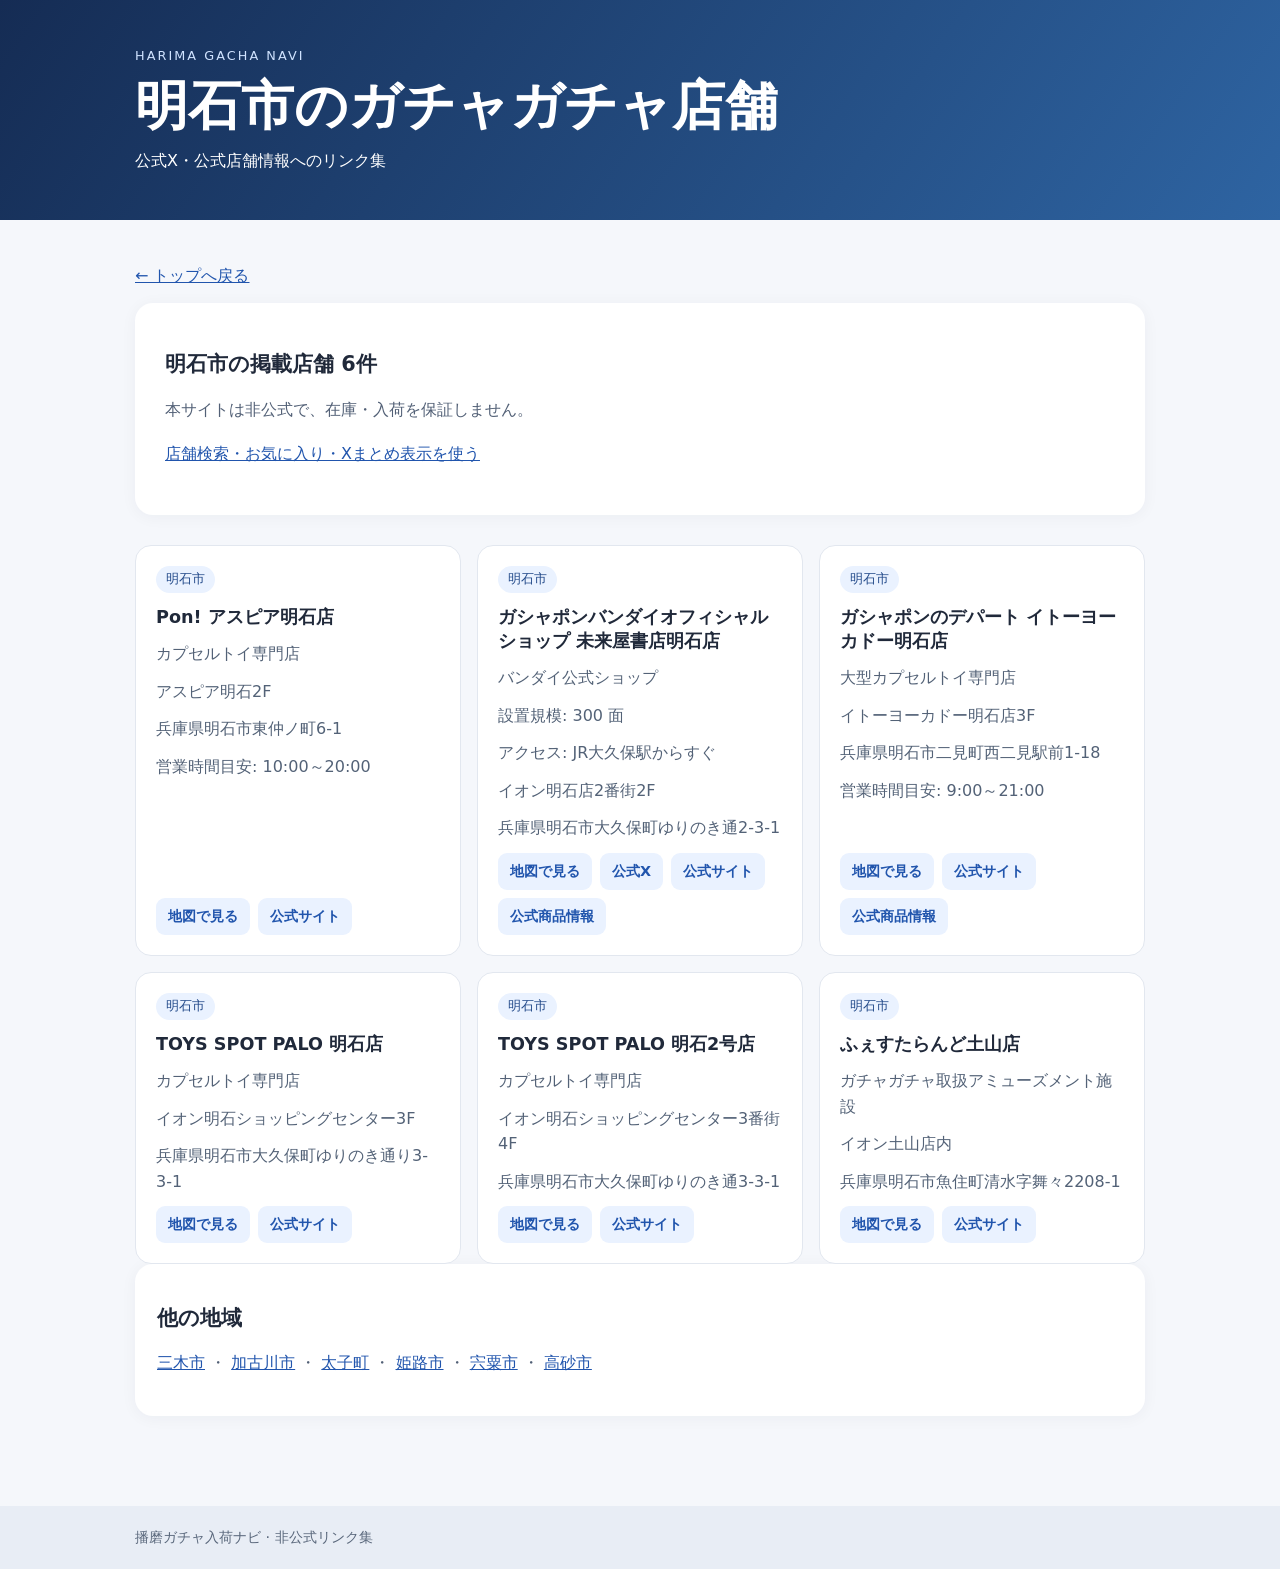
==== commit 49edac89: "build: regenerate city landing pages" ====
--- a/city/akashi/index.html
+++ b/city/akashi/index.html
@@ -1 +1 @@
-<!doctype html><html lang="ja"><head><meta charset="utf-8"><meta name="viewport" content="width=device-width,initial-scale=1"><title>明石市のガチャガチャ店舗・公式X情報 | 播磨ガチャ入荷ナビ</title><meta name="description" content="明石市のガチャガチャ・カプセルトイ店舗6件の公式情報リンク。入荷情報は公式発信で確認できます。"><link rel="canonical" href="https://noranamani.github.io/harima-gacha-navi/city/akashi/"><link rel="stylesheet" href="../../style.css"></head><body><header><div class="wrap"><p class="eyebrow">HARIMA GACHA NAVI</p><h1>明石市のガチャガチャ店舗</h1><p>公式X・公式店舗情報へのリンク集</p></div></header><main class="wrap"><p><a href="../../">← トップへ戻る</a></p><section class="intro"><h2>明石市の掲載店舗 6件</h2><p>本サイトは非公式で、在庫・入荷を保証しません。</p><p><a href="../../?city=%E6%98%8E%E7%9F%B3%E5%B8%82">店舗検索・お気に入り・Xまとめ表示を使う</a></p></section><section class="grid"><article class="card"><span class="city">明石市</span><h3>Pon! アスピア明石店</h3><p>カプセルトイ専門店</p><p>アスピア明石2F</p><p>兵庫県明石市東仲ノ町6-1</p><p>営業時間目安: 10:00～20:00</p><div class="links"><a href="https://www.google.com/maps/search/?api=1&amp;query=%E5%85%B5%E5%BA%AB%E7%9C%8C%E6%98%8E%E7%9F%B3%E5%B8%82%E6%9D%B1%E4%BB%B2%E3%83%8E%E7%94%BA6-1%20Pon!%20%E3%82%A2%E3%82%B9%E3%83%94%E3%82%A2%E6%98%8E%E7%9F%B3%E5%BA%97" target="_blank" rel="noopener noreferrer">地図で見る</a><a href="https://www.gachagachanomori.com/shoplist/" target="_blank" rel="noopener noreferrer">公式サイト</a></div></article><article class="card"><span class="city">明石市</span><h3>ガシャポンバンダイオフィシャルショップ 未来屋書店明石店</h3><p>バンダイ公式ショップ</p><p>設置規模: 300 面</p><p>アクセス: JR大久保駅からすぐ</p><p>イオン明石店2番街2F</p><p>兵庫県明石市大久保町ゆりのき通2-3-1</p><div class="links"><a href="https://www.google.com/maps/search/?api=1&amp;query=%E5%85%B5%E5%BA%AB%E7%9C%8C%E6%98%8E%E7%9F%B3%E5%B8%82%E5%A4%A7%E4%B9%85%E4%BF%9D%E7%94%BA%E3%82%86%E3%82%8A%E3%81%AE%E3%81%8D%E9%80%9A2-3-1%20%E3%82%AC%E3%82%B7%E3%83%A3%E3%83%9D%E3%83%B3%E3%83%90%E3%83%B3%E3%83%80%E3%82%A4%E3%82%AA%E3%83%95%E3%82%A3%E3%82%B7%E3%83%A3%E3%83%AB%E3%82%B7%E3%83%A7%E3%83%83%E3%83%97%20%E6%9C%AA%E6%9D%A5%E5%B1%8B%E6%9B%B8%E5%BA%97%E6%98%8E%E7%9F%B3%E5%BA%97" target="_blank" rel="noopener noreferrer">地図で見る</a><a href="https://x.com/GBO_akashi" target="_blank" rel="noopener noreferrer">公式X</a><a href="https://bandainamco-am.co.jp/others/gashapon-bandai-officialshop/store/akashi/" target="_blank" rel="noopener noreferrer">公式サイト</a><a href="https://bandainamco-am.co.jp/others/gashapon-bandai-officialshop/store/akashi/item/" target="_blank" rel="noopener noreferrer">公式商品情報</a></div></article><article class="card"><span class="city">明石市</span><h3>ガシャポンのデパート イトーヨーカドー明石店</h3><p>大型カプセルトイ専門店</p><p>イトーヨーカドー明石店3F</p><p>兵庫県明石市二見町西二見駅前1-18</p><p>営業時間目安: 9:00～21:00</p><div class="links"><a href="https://www.google.com/maps/search/?api=1&amp;query=%E5%85%B5%E5%BA%AB%E7%9C%8C%E6%98%8E%E7%9F%B3%E5%B8%82%E4%BA%8C%E8%A6%8B%E7%94%BA%E8%A5%BF%E4%BA%8C%E8%A6%8B%E9%A7%85%E5%89%8D1-18%20%E3%82%AC%E3%82%B7%E3%83%A3%E3%83%9D%E3%83%B3%E3%81%AE%E3%83%87%E3%83%91%E3%83%BC%E3%83%88%20%E3%82%A4%E3%83%88%E3%83%BC%E3%83%A8%E3%83%BC%E3%82%AB%E3%83%89%E3%83%BC%E6%98%8E%E7%9F%B3%E5%BA%97" target="_blank" rel="noopener noreferrer">地図で見る</a><a href="https://bandainamco-am.co.jp/others/capsule-toy-store/store/iyakashi/" target="_blank" rel="noopener noreferrer">公式サイト</a><a href="https://bandainamco-am.co.jp/others/capsule-toy-store/store/iyakashi/item/" target="_blank" rel="noopener noreferrer">公式商品情報</a></div></article><article class="card"><span class="city">明石市</span><h3>TOYS SPOT PALO 明石店</h3><p>カプセルトイ専門店</p><p>イオン明石ショッピングセンター3F</p><p>兵庫県明石市大久保町ゆりのき通り3-3-1</p><div class="links"><a href="https://www.google.com/maps/search/?api=1&amp;query=%E5%85%B5%E5%BA%AB%E7%9C%8C%E6%98%8E%E7%9F%B3%E5%B8%82%E5%A4%A7%E4%B9%85%E4%BF%9D%E7%94%BA%E3%82%86%E3%82%8A%E3%81%AE%E3%81%8D%E9%80%9A%E3%82%8A3-3-1%20TOYS%20SPOT%20PALO%20%E6%98%8E%E7%9F%B3%E5%BA%97" target="_blank" rel="noopener noreferrer">地図で見る</a><a href="https://www.fantasy.co.jp/molly-fantasy/shoplist/shop29281/" target="_blank" rel="noopener noreferrer">公式サイト</a></div></article><article class="card"><span class="city">明石市</span><h3>TOYS SPOT PALO 2</h3><p>カプセルトイ専門店</p><p>イオン明石ショッピングセンター3番街4F</p><p>兵庫県明石市大久保町ゆりのき通3-3-1</p><div class="links"><a href="https://www.google.com/maps/search/?api=1&amp;query=%E5%85%B5%E5%BA%AB%E7%9C%8C%E6%98%8E%E7%9F%B3%E5%B8%82%E5%A4%A7%E4%B9%85%E4%BF%9D%E7%94%BA%E3%82%86%E3%82%8A%E3%81%AE%E3%81%8D%E9%80%9A3-3-1%20TOYS%20SPOT%20PALO%202" target="_blank" rel="noopener noreferrer">地図で見る</a><a href="https://www.aeon.jp/sc/akashi/shop/store/service-248.html" target="_blank" rel="noopener noreferrer">公式サイト</a></div></article><article class="card"><span class="city">明石市</span><h3>ふぇすたらんど土山店</h3><p>ガチャガチャ取扱アミューズメント施設</p><p>イオン土山店内</p><p>兵庫県明石市魚住町清水字舞々2208-1</p><div class="links"><a href="https://www.google.com/maps/search/?api=1&amp;query=%E5%85%B5%E5%BA%AB%E7%9C%8C%E6%98%8E%E7%9F%B3%E5%B8%82%E9%AD%9A%E4%BD%8F%E7%94%BA%E6%B8%85%E6%B0%B4%E5%AD%97%E8%88%9E%E3%80%852208-1%20%E3%81%B5%E3%81%87%E3%81%99%E3%81%9F%E3%82%89%E3%82%93%E3%81%A9%E5%9C%9F%E5%B1%B1%E5%BA%97" target="_blank" rel="noopener noreferrer">地図で見る</a><a href="https://www.luluarq.co.jp/festaweb/land-tsuchiyama.html" target="_blank" rel="noopener noreferrer">公式サイト</a></div></article></section><section class="notice"><h2>他の地域</h2><p><a href="../miki/">三木市</a> ・ <a href="../kakogawa/">加古川市</a> ・ <a href="../taishi/">太子町</a> ・ <a href="../himeji/">姫路市</a> ・ <a href="../shiso/">宍粟市</a> ・ <a href="../takasago/">高砂市</a></p></section></main><footer><div class="wrap">播磨ガチャ入荷ナビ · 非公式リンク集</div></footer></body></html>
+<!doctype html><html lang="ja"><head><meta charset="utf-8"><meta name="viewport" content="width=device-width,initial-scale=1"><title>明石市のガチャガチャ店舗・公式X情報 | 播磨ガチャ入荷ナビ</title><meta name="description" content="明石市のガチャガチャ・カプセルトイ店舗6件の公式情報リンク。入荷情報は公式発信で確認できます。"><link rel="canonical" href="https://noranamani.github.io/harima-gacha-navi/city/akashi/"><link rel="stylesheet" href="../../style.css"></head><body><header><div class="wrap"><p class="eyebrow">HARIMA GACHA NAVI</p><h1>明石市のガチャガチャ店舗</h1><p>公式X・公式店舗情報へのリンク集</p></div></header><main class="wrap"><p><a href="../../">← トップへ戻る</a></p><section class="intro"><h2>明石市の掲載店舗 6件</h2><p>本サイトは非公式で、在庫・入荷を保証しません。</p><p><a href="../../?city=%E6%98%8E%E7%9F%B3%E5%B8%82">店舗検索・お気に入り・Xまとめ表示を使う</a></p></section><section class="grid"><article class="card" data-store-name="Pon! アスピア明石店"><span class="city">明石市</span><h3>Pon! アスピア明石店</h3><p>カプセルトイ専門店</p><p>アスピア明石2F</p><p>兵庫県明石市東仲ノ町6-1</p><p>営業時間目安: 10:00～20:00</p><div class="links"><a href="https://www.google.com/maps/search/?api=1&amp;query=%E5%85%B5%E5%BA%AB%E7%9C%8C%E6%98%8E%E7%9F%B3%E5%B8%82%E6%9D%B1%E4%BB%B2%E3%83%8E%E7%94%BA6-1%20Pon!%20%E3%82%A2%E3%82%B9%E3%83%94%E3%82%A2%E6%98%8E%E7%9F%B3%E5%BA%97" target="_blank" rel="noopener noreferrer">地図で見る</a><a href="https://www.gachagachanomori.com/shoplist/" target="_blank" rel="noopener noreferrer">公式サイト</a></div></article><article class="card" data-store-name="ガシャポンバンダイオフィシャルショップ 未来屋書店明石店"><span class="city">明石市</span><h3>ガシャポンバンダイオフィシャルショップ 未来屋書店明石店</h3><p>バンダイ公式ショップ</p><p>設置規模: 300 面</p><p>アクセス: JR大久保駅からすぐ</p><p>イオン明石店2番街2F</p><p>兵庫県明石市大久保町ゆりのき通2-3-1</p><div class="links"><a href="https://www.google.com/maps/search/?api=1&amp;query=%E5%85%B5%E5%BA%AB%E7%9C%8C%E6%98%8E%E7%9F%B3%E5%B8%82%E5%A4%A7%E4%B9%85%E4%BF%9D%E7%94%BA%E3%82%86%E3%82%8A%E3%81%AE%E3%81%8D%E9%80%9A2-3-1%20%E3%82%AC%E3%82%B7%E3%83%A3%E3%83%9D%E3%83%B3%E3%83%90%E3%83%B3%E3%83%80%E3%82%A4%E3%82%AA%E3%83%95%E3%82%A3%E3%82%B7%E3%83%A3%E3%83%AB%E3%82%B7%E3%83%A7%E3%83%83%E3%83%97%20%E6%9C%AA%E6%9D%A5%E5%B1%8B%E6%9B%B8%E5%BA%97%E6%98%8E%E7%9F%B3%E5%BA%97" target="_blank" rel="noopener noreferrer">地図で見る</a><a href="https://x.com/GBO_akashi" target="_blank" rel="noopener noreferrer">公式X</a><a href="https://bandainamco-am.co.jp/others/gashapon-bandai-officialshop/store/akashi/" target="_blank" rel="noopener noreferrer">公式サイト</a><a href="https://bandainamco-am.co.jp/others/gashapon-bandai-officialshop/store/akashi/item/" target="_blank" rel="noopener noreferrer">公式商品情報</a></div></article><article class="card" data-store-name="ガシャポンのデパート イトーヨーカドー明石店"><span class="city">明石市</span><h3>ガシャポンのデパート イトーヨーカドー明石店</h3><p>大型カプセルトイ専門店</p><p>イトーヨーカドー明石店3F</p><p>兵庫県明石市二見町西二見駅前1-18</p><p>営業時間目安: 9:00～21:00</p><div class="links"><a href="https://www.google.com/maps/search/?api=1&amp;query=%E5%85%B5%E5%BA%AB%E7%9C%8C%E6%98%8E%E7%9F%B3%E5%B8%82%E4%BA%8C%E8%A6%8B%E7%94%BA%E8%A5%BF%E4%BA%8C%E8%A6%8B%E9%A7%85%E5%89%8D1-18%20%E3%82%AC%E3%82%B7%E3%83%A3%E3%83%9D%E3%83%B3%E3%81%AE%E3%83%87%E3%83%91%E3%83%BC%E3%83%88%20%E3%82%A4%E3%83%88%E3%83%BC%E3%83%A8%E3%83%BC%E3%82%AB%E3%83%89%E3%83%BC%E6%98%8E%E7%9F%B3%E5%BA%97" target="_blank" rel="noopener noreferrer">地図で見る</a><a href="https://bandainamco-am.co.jp/others/capsule-toy-store/store/iyakashi/" target="_blank" rel="noopener noreferrer">公式サイト</a><a href="https://bandainamco-am.co.jp/others/capsule-toy-store/store/iyakashi/item/" target="_blank" rel="noopener noreferrer">公式商品情報</a></div></article><article class="card" data-store-name="TOYS SPOT PALO 明石店"><span class="city">明石市</span><h3>TOYS SPOT PALO 明石店</h3><p>カプセルトイ専門店</p><p>イオン明石ショッピングセンター3F</p><p>兵庫県明石市大久保町ゆりのき通り3-3-1</p><div class="links"><a href="https://www.google.com/maps/search/?api=1&amp;query=%E5%85%B5%E5%BA%AB%E7%9C%8C%E6%98%8E%E7%9F%B3%E5%B8%82%E5%A4%A7%E4%B9%85%E4%BF%9D%E7%94%BA%E3%82%86%E3%82%8A%E3%81%AE%E3%81%8D%E9%80%9A%E3%82%8A3-3-1%20TOYS%20SPOT%20PALO%20%E6%98%8E%E7%9F%B3%E5%BA%97" target="_blank" rel="noopener noreferrer">地図で見る</a><a href="https://www.fantasy.co.jp/shoplist/shop-5991031/" target="_blank" rel="noopener noreferrer">公式サイト</a></div></article><article class="card" data-store-name="TOYS SPOT PALO 明石2号店"><span class="city">明石市</span><h3>TOYS SPOT PALO 明石2号店</h3><p>カプセルトイ専門店</p><p>イオン明石ショッピングセンター3番街4F</p><p>兵庫県明石市大久保町ゆりのき通3-3-1</p><div class="links"><a href="https://www.google.com/maps/search/?api=1&amp;query=%E5%85%B5%E5%BA%AB%E7%9C%8C%E6%98%8E%E7%9F%B3%E5%B8%82%E5%A4%A7%E4%B9%85%E4%BF%9D%E7%94%BA%E3%82%86%E3%82%8A%E3%81%AE%E3%81%8D%E9%80%9A3-3-1%20TOYS%20SPOT%20PALO%20%E6%98%8E%E7%9F%B32%E5%8F%B7%E5%BA%97" target="_blank" rel="noopener noreferrer">地図で見る</a><a href="https://www.fantasy.co.jp/shoplist/shop-5991032/" target="_blank" rel="noopener noreferrer">公式サイト</a></div></article><article class="card" data-store-name="ふぇすたらんど土山店"><span class="city">明石市</span><h3>ふぇすたらんど土山店</h3><p>ガチャガチャ取扱アミューズメント施設</p><p>イオン土山店内</p><p>兵庫県明石市魚住町清水字舞々2208-1</p><div class="links"><a href="https://www.google.com/maps/search/?api=1&amp;query=%E5%85%B5%E5%BA%AB%E7%9C%8C%E6%98%8E%E7%9F%B3%E5%B8%82%E9%AD%9A%E4%BD%8F%E7%94%BA%E6%B8%85%E6%B0%B4%E5%AD%97%E8%88%9E%E3%80%852208-1%20%E3%81%B5%E3%81%87%E3%81%99%E3%81%9F%E3%82%89%E3%82%93%E3%81%A9%E5%9C%9F%E5%B1%B1%E5%BA%97" target="_blank" rel="noopener noreferrer">地図で見る</a><a href="https://www.luluarq.co.jp/festaweb/land-tsuchiyama.html" target="_blank" rel="noopener noreferrer">公式サイト</a></div></article></section><section class="notice"><h2>他の地域</h2><p><a href="../miki/">三木市</a> ・ <a href="../kakogawa/">加古川市</a> ・ <a href="../taishi/">太子町</a> ・ <a href="../himeji/">姫路市</a> ・ <a href="../shiso/">宍粟市</a> ・ <a href="../takasago/">高砂市</a></p></section></main><footer><div class="wrap">播磨ガチャ入荷ナビ · 非公式リンク集</div></footer><script src="../../store-card-gachas.js" defer></script><script src="../../city-gacha-cards.js" defer></script></body></html>
--- a/style.css
+++ b/style.css
@@ -6,3 +6,24 @@
 .favorite-filter{display:flex;align-items:center;gap:10px;margin:16px 0}.favorite-filter input{width:20px;height:20px;flex:none}.favorite-button{font:inherit;font-size:.9rem;border:1px solid #c4cedb;border-radius:9px;padding:10px;background:#fff;cursor:pointer;color:#355071}.favorite-button[aria-pressed="true"]{background:#fff5d9;border-color:#dfbb57;color:#6d4b05}#board-count{font-size:.9rem;color:#526076}
 
 .store-details{font-size:.85rem;color:#58667b;display:grid;gap:3px}.card .store-details p{margin:0;line-height:1.45}.card .map-link{background:#e7f4ec;color:#23623e}.update-status{font-size:.82rem;overflow-wrap:anywhere}
+
+/* Readable product listings without republishing manufacturer content. */
+.product-event-list{list-style:none;margin:18px 0 0;padding:0;display:grid;gap:12px}
+.product-event{background:#f7f9fc;border:1px solid #e0e7f1;padding:14px 16px;border-radius:12px}
+.product-event a{font-weight:700;overflow-wrap:anywhere}
+.product-event-meta{font-size:.82rem;color:#516177;margin:0 0 6px}
+.product-preview-list{padding-left:20px;display:grid;gap:10px}
+.product-preview-list li{line-height:1.65}
+.product-preview-store{font-size:.85rem;color:#5a677b}
+
+/* Store-specific newly listed gachas (official links, not confirmed stock). */
+.card-new-gachas{border-top:1px solid #e3e9f3;padding-top:12px;min-width:0}
+.card-new-gachas h4{font-size:.95rem;color:#224c88;margin:0 0 9px}
+.card-gacha-list{list-style:disc;padding-left:19px;margin:0;display:grid;gap:9px}
+.card-gacha-list li{overflow-wrap:anywhere;line-height:1.45}
+.card-gacha-list a{font-size:.91rem;font-weight:700}
+.card-gacha-list small{display:block;font-size:.74rem;color:#617187;margin-top:3px}
+.card-gacha-extra{margin-top:10px}
+.card-gacha-extra summary{font-size:.84rem;color:#2155ad;font-weight:700;cursor:pointer}
+.card-gacha-extra .card-gacha-list{margin-top:9px}
+.card-gacha-note{display:block;font-size:.75rem;line-height:1.5;color:#667486;margin-top:12px}
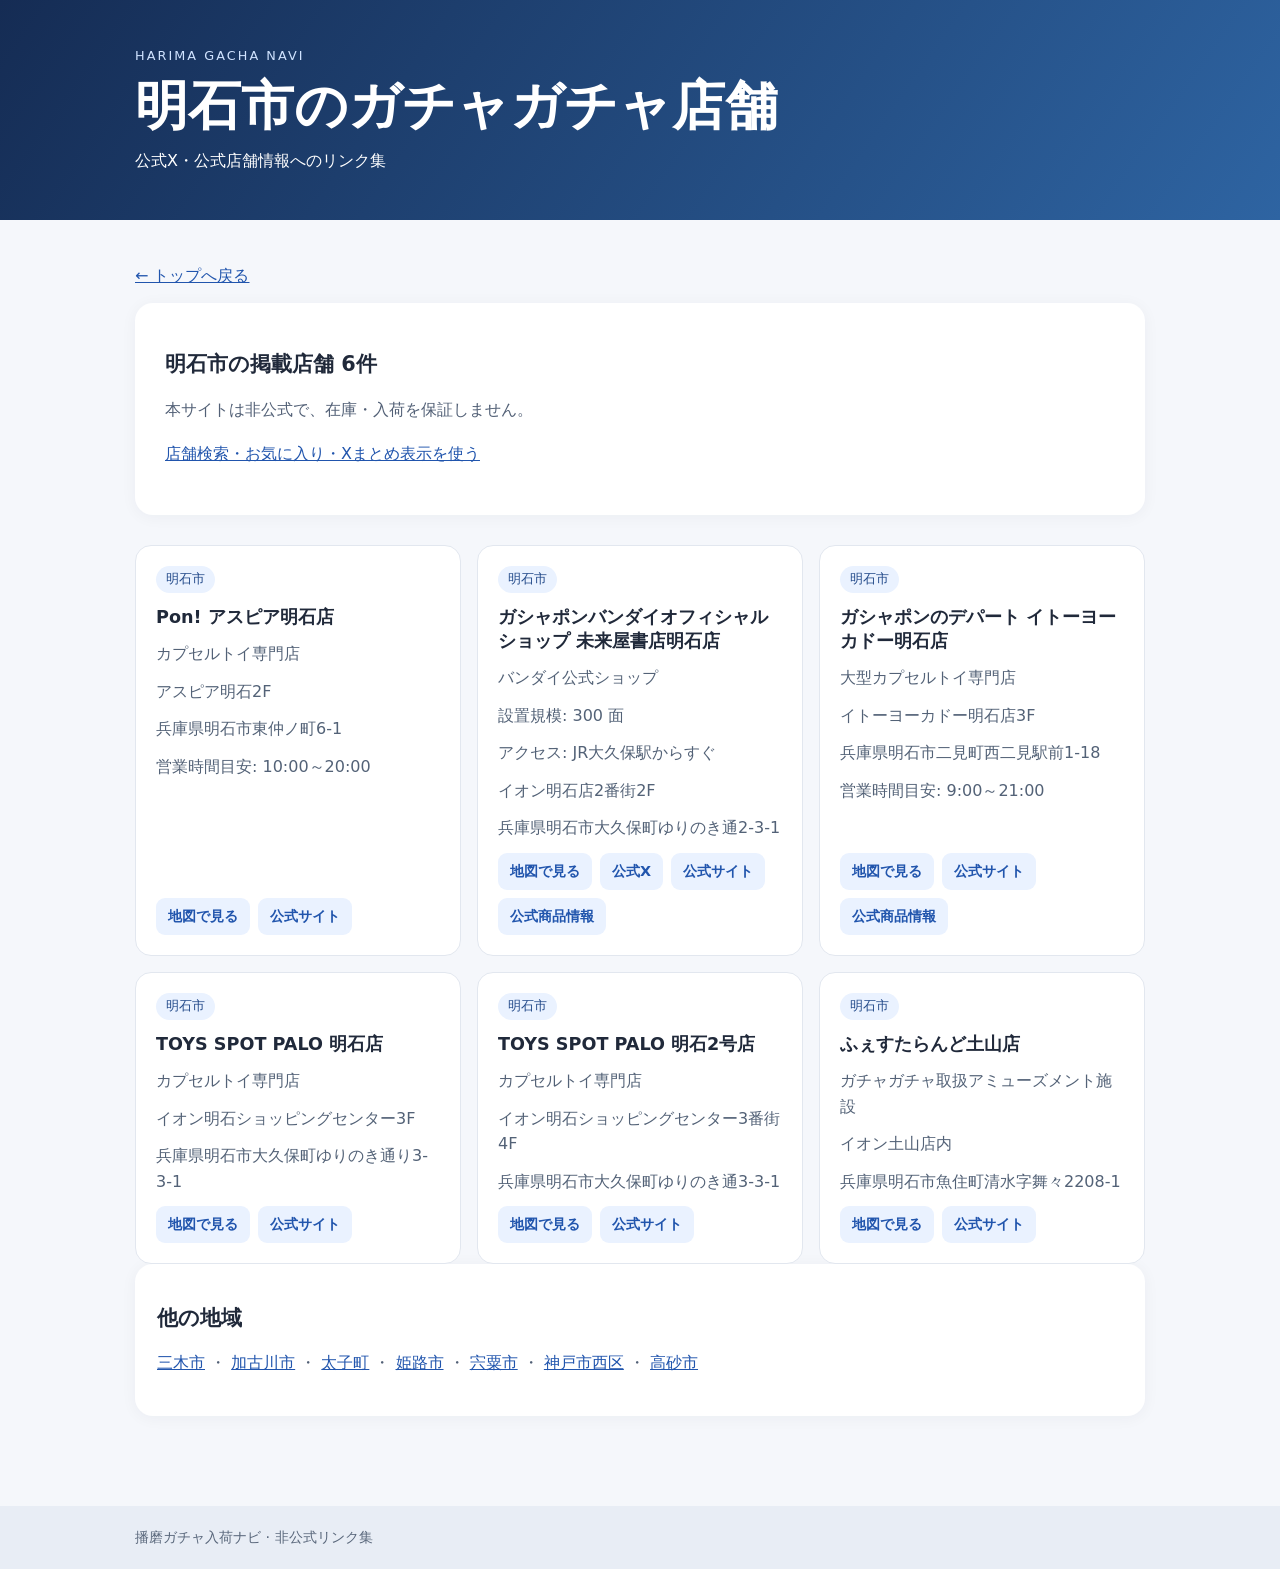
==== commit 0f16912a: "build: regenerate city landing pages" ====
--- a/city/akashi/index.html
+++ b/city/akashi/index.html
@@ -1 +1 @@
-<!doctype html><html lang="ja"><head><meta charset="utf-8"><meta name="viewport" content="width=device-width,initial-scale=1"><title>明石市のガチャガチャ店舗・公式X情報 | 播磨ガチャ入荷ナビ</title><meta name="description" content="明石市のガチャガチャ・カプセルトイ店舗6件の公式情報リンク。入荷情報は公式発信で確認できます。"><link rel="canonical" href="https://noranamani.github.io/harima-gacha-navi/city/akashi/"><link rel="stylesheet" href="../../style.css"></head><body><header><div class="wrap"><p class="eyebrow">HARIMA GACHA NAVI</p><h1>明石市のガチャガチャ店舗</h1><p>公式X・公式店舗情報へのリンク集</p></div></header><main class="wrap"><p><a href="../../">← トップへ戻る</a></p><section class="intro"><h2>明石市の掲載店舗 6件</h2><p>本サイトは非公式で、在庫・入荷を保証しません。</p><p><a href="../../?city=%E6%98%8E%E7%9F%B3%E5%B8%82">店舗検索・お気に入り・Xまとめ表示を使う</a></p></section><section class="grid"><article class="card" data-store-name="Pon! アスピア明石店"><span class="city">明石市</span><h3>Pon! アスピア明石店</h3><p>カプセルトイ専門店</p><p>アスピア明石2F</p><p>兵庫県明石市東仲ノ町6-1</p><p>営業時間目安: 10:00～20:00</p><div class="links"><a href="https://www.google.com/maps/search/?api=1&amp;query=%E5%85%B5%E5%BA%AB%E7%9C%8C%E6%98%8E%E7%9F%B3%E5%B8%82%E6%9D%B1%E4%BB%B2%E3%83%8E%E7%94%BA6-1%20Pon!%20%E3%82%A2%E3%82%B9%E3%83%94%E3%82%A2%E6%98%8E%E7%9F%B3%E5%BA%97" target="_blank" rel="noopener noreferrer">地図で見る</a><a href="https://www.gachagachanomori.com/shoplist/" target="_blank" rel="noopener noreferrer">公式サイト</a></div></article><article class="card" data-store-name="ガシャポンバンダイオフィシャルショップ 未来屋書店明石店"><span class="city">明石市</span><h3>ガシャポンバンダイオフィシャルショップ 未来屋書店明石店</h3><p>バンダイ公式ショップ</p><p>設置規模: 300 面</p><p>アクセス: JR大久保駅からすぐ</p><p>イオン明石店2番街2F</p><p>兵庫県明石市大久保町ゆりのき通2-3-1</p><div class="links"><a href="https://www.google.com/maps/search/?api=1&amp;query=%E5%85%B5%E5%BA%AB%E7%9C%8C%E6%98%8E%E7%9F%B3%E5%B8%82%E5%A4%A7%E4%B9%85%E4%BF%9D%E7%94%BA%E3%82%86%E3%82%8A%E3%81%AE%E3%81%8D%E9%80%9A2-3-1%20%E3%82%AC%E3%82%B7%E3%83%A3%E3%83%9D%E3%83%B3%E3%83%90%E3%83%B3%E3%83%80%E3%82%A4%E3%82%AA%E3%83%95%E3%82%A3%E3%82%B7%E3%83%A3%E3%83%AB%E3%82%B7%E3%83%A7%E3%83%83%E3%83%97%20%E6%9C%AA%E6%9D%A5%E5%B1%8B%E6%9B%B8%E5%BA%97%E6%98%8E%E7%9F%B3%E5%BA%97" target="_blank" rel="noopener noreferrer">地図で見る</a><a href="https://x.com/GBO_akashi" target="_blank" rel="noopener noreferrer">公式X</a><a href="https://bandainamco-am.co.jp/others/gashapon-bandai-officialshop/store/akashi/" target="_blank" rel="noopener noreferrer">公式サイト</a><a href="https://bandainamco-am.co.jp/others/gashapon-bandai-officialshop/store/akashi/item/" target="_blank" rel="noopener noreferrer">公式商品情報</a></div></article><article class="card" data-store-name="ガシャポンのデパート イトーヨーカドー明石店"><span class="city">明石市</span><h3>ガシャポンのデパート イトーヨーカドー明石店</h3><p>大型カプセルトイ専門店</p><p>イトーヨーカドー明石店3F</p><p>兵庫県明石市二見町西二見駅前1-18</p><p>営業時間目安: 9:00～21:00</p><div class="links"><a href="https://www.google.com/maps/search/?api=1&amp;query=%E5%85%B5%E5%BA%AB%E7%9C%8C%E6%98%8E%E7%9F%B3%E5%B8%82%E4%BA%8C%E8%A6%8B%E7%94%BA%E8%A5%BF%E4%BA%8C%E8%A6%8B%E9%A7%85%E5%89%8D1-18%20%E3%82%AC%E3%82%B7%E3%83%A3%E3%83%9D%E3%83%B3%E3%81%AE%E3%83%87%E3%83%91%E3%83%BC%E3%83%88%20%E3%82%A4%E3%83%88%E3%83%BC%E3%83%A8%E3%83%BC%E3%82%AB%E3%83%89%E3%83%BC%E6%98%8E%E7%9F%B3%E5%BA%97" target="_blank" rel="noopener noreferrer">地図で見る</a><a href="https://bandainamco-am.co.jp/others/capsule-toy-store/store/iyakashi/" target="_blank" rel="noopener noreferrer">公式サイト</a><a href="https://bandainamco-am.co.jp/others/capsule-toy-store/store/iyakashi/item/" target="_blank" rel="noopener noreferrer">公式商品情報</a></div></article><article class="card" data-store-name="TOYS SPOT PALO 明石店"><span class="city">明石市</span><h3>TOYS SPOT PALO 明石店</h3><p>カプセルトイ専門店</p><p>イオン明石ショッピングセンター3F</p><p>兵庫県明石市大久保町ゆりのき通り3-3-1</p><div class="links"><a href="https://www.google.com/maps/search/?api=1&amp;query=%E5%85%B5%E5%BA%AB%E7%9C%8C%E6%98%8E%E7%9F%B3%E5%B8%82%E5%A4%A7%E4%B9%85%E4%BF%9D%E7%94%BA%E3%82%86%E3%82%8A%E3%81%AE%E3%81%8D%E9%80%9A%E3%82%8A3-3-1%20TOYS%20SPOT%20PALO%20%E6%98%8E%E7%9F%B3%E5%BA%97" target="_blank" rel="noopener noreferrer">地図で見る</a><a href="https://www.fantasy.co.jp/shoplist/shop-5991031/" target="_blank" rel="noopener noreferrer">公式サイト</a></div></article><article class="card" data-store-name="TOYS SPOT PALO 明石2号店"><span class="city">明石市</span><h3>TOYS SPOT PALO 明石2号店</h3><p>カプセルトイ専門店</p><p>イオン明石ショッピングセンター3番街4F</p><p>兵庫県明石市大久保町ゆりのき通3-3-1</p><div class="links"><a href="https://www.google.com/maps/search/?api=1&amp;query=%E5%85%B5%E5%BA%AB%E7%9C%8C%E6%98%8E%E7%9F%B3%E5%B8%82%E5%A4%A7%E4%B9%85%E4%BF%9D%E7%94%BA%E3%82%86%E3%82%8A%E3%81%AE%E3%81%8D%E9%80%9A3-3-1%20TOYS%20SPOT%20PALO%20%E6%98%8E%E7%9F%B32%E5%8F%B7%E5%BA%97" target="_blank" rel="noopener noreferrer">地図で見る</a><a href="https://www.fantasy.co.jp/shoplist/shop-5991032/" target="_blank" rel="noopener noreferrer">公式サイト</a></div></article><article class="card" data-store-name="ふぇすたらんど土山店"><span class="city">明石市</span><h3>ふぇすたらんど土山店</h3><p>ガチャガチャ取扱アミューズメント施設</p><p>イオン土山店内</p><p>兵庫県明石市魚住町清水字舞々2208-1</p><div class="links"><a href="https://www.google.com/maps/search/?api=1&amp;query=%E5%85%B5%E5%BA%AB%E7%9C%8C%E6%98%8E%E7%9F%B3%E5%B8%82%E9%AD%9A%E4%BD%8F%E7%94%BA%E6%B8%85%E6%B0%B4%E5%AD%97%E8%88%9E%E3%80%852208-1%20%E3%81%B5%E3%81%87%E3%81%99%E3%81%9F%E3%82%89%E3%82%93%E3%81%A9%E5%9C%9F%E5%B1%B1%E5%BA%97" target="_blank" rel="noopener noreferrer">地図で見る</a><a href="https://www.luluarq.co.jp/festaweb/land-tsuchiyama.html" target="_blank" rel="noopener noreferrer">公式サイト</a></div></article></section><section class="notice"><h2>他の地域</h2><p><a href="../miki/">三木市</a> ・ <a href="../kakogawa/">加古川市</a> ・ <a href="../taishi/">太子町</a> ・ <a href="../himeji/">姫路市</a> ・ <a href="../shiso/">宍粟市</a> ・ <a href="../takasago/">高砂市</a></p></section></main><footer><div class="wrap">播磨ガチャ入荷ナビ · 非公式リンク集</div></footer><script src="../../store-card-gachas.js" defer></script><script src="../../city-gacha-cards.js" defer></script></body></html>
+<!doctype html><html lang="ja"><head><meta charset="utf-8"><meta name="viewport" content="width=device-width,initial-scale=1"><title>明石市のガチャガチャ店舗・公式X情報 | 播磨ガチャ入荷ナビ</title><meta name="description" content="明石市のガチャガチャ・カプセルトイ店舗6件の公式情報リンク。入荷情報は公式発信で確認できます。"><link rel="canonical" href="https://noranamani.github.io/harima-gacha-navi/city/akashi/"><link rel="stylesheet" href="../../style.css"></head><body><header><div class="wrap"><p class="eyebrow">HARIMA GACHA NAVI</p><h1>明石市のガチャガチャ店舗</h1><p>公式X・公式店舗情報へのリンク集</p></div></header><main class="wrap"><p><a href="../../">← トップへ戻る</a></p><section class="intro"><h2>明石市の掲載店舗 6件</h2><p>本サイトは非公式で、在庫・入荷を保証しません。</p><p><a href="../../?city=%E6%98%8E%E7%9F%B3%E5%B8%82">店舗検索・お気に入り・Xまとめ表示を使う</a></p></section><section class="grid"><article class="card" data-store-name="Pon! アスピア明石店"><span class="city">明石市</span><h3>Pon! アスピア明石店</h3><p>カプセルトイ専門店</p><p>アスピア明石2F</p><p>兵庫県明石市東仲ノ町6-1</p><p>営業時間目安: 10:00～20:00</p><div class="links"><a href="https://www.google.com/maps/search/?api=1&amp;query=%E5%85%B5%E5%BA%AB%E7%9C%8C%E6%98%8E%E7%9F%B3%E5%B8%82%E6%9D%B1%E4%BB%B2%E3%83%8E%E7%94%BA6-1%20Pon!%20%E3%82%A2%E3%82%B9%E3%83%94%E3%82%A2%E6%98%8E%E7%9F%B3%E5%BA%97" target="_blank" rel="noopener noreferrer">地図で見る</a><a href="https://www.gachagachanomori.com/shoplist/" target="_blank" rel="noopener noreferrer">公式サイト</a></div></article><article class="card" data-store-name="ガシャポンバンダイオフィシャルショップ 未来屋書店明石店"><span class="city">明石市</span><h3>ガシャポンバンダイオフィシャルショップ 未来屋書店明石店</h3><p>バンダイ公式ショップ</p><p>設置規模: 300 面</p><p>アクセス: JR大久保駅からすぐ</p><p>イオン明石店2番街2F</p><p>兵庫県明石市大久保町ゆりのき通2-3-1</p><div class="links"><a href="https://www.google.com/maps/search/?api=1&amp;query=%E5%85%B5%E5%BA%AB%E7%9C%8C%E6%98%8E%E7%9F%B3%E5%B8%82%E5%A4%A7%E4%B9%85%E4%BF%9D%E7%94%BA%E3%82%86%E3%82%8A%E3%81%AE%E3%81%8D%E9%80%9A2-3-1%20%E3%82%AC%E3%82%B7%E3%83%A3%E3%83%9D%E3%83%B3%E3%83%90%E3%83%B3%E3%83%80%E3%82%A4%E3%82%AA%E3%83%95%E3%82%A3%E3%82%B7%E3%83%A3%E3%83%AB%E3%82%B7%E3%83%A7%E3%83%83%E3%83%97%20%E6%9C%AA%E6%9D%A5%E5%B1%8B%E6%9B%B8%E5%BA%97%E6%98%8E%E7%9F%B3%E5%BA%97" target="_blank" rel="noopener noreferrer">地図で見る</a><a href="https://x.com/GBO_akashi" target="_blank" rel="noopener noreferrer">公式X</a><a href="https://bandainamco-am.co.jp/others/gashapon-bandai-officialshop/store/akashi/" target="_blank" rel="noopener noreferrer">公式サイト</a><a href="https://bandainamco-am.co.jp/others/gashapon-bandai-officialshop/store/akashi/item/" target="_blank" rel="noopener noreferrer">公式商品情報</a></div></article><article class="card" data-store-name="ガシャポンのデパート イトーヨーカドー明石店"><span class="city">明石市</span><h3>ガシャポンのデパート イトーヨーカドー明石店</h3><p>大型カプセルトイ専門店</p><p>イトーヨーカドー明石店3F</p><p>兵庫県明石市二見町西二見駅前1-18</p><p>営業時間目安: 9:00～21:00</p><div class="links"><a href="https://www.google.com/maps/search/?api=1&amp;query=%E5%85%B5%E5%BA%AB%E7%9C%8C%E6%98%8E%E7%9F%B3%E5%B8%82%E4%BA%8C%E8%A6%8B%E7%94%BA%E8%A5%BF%E4%BA%8C%E8%A6%8B%E9%A7%85%E5%89%8D1-18%20%E3%82%AC%E3%82%B7%E3%83%A3%E3%83%9D%E3%83%B3%E3%81%AE%E3%83%87%E3%83%91%E3%83%BC%E3%83%88%20%E3%82%A4%E3%83%88%E3%83%BC%E3%83%A8%E3%83%BC%E3%82%AB%E3%83%89%E3%83%BC%E6%98%8E%E7%9F%B3%E5%BA%97" target="_blank" rel="noopener noreferrer">地図で見る</a><a href="https://bandainamco-am.co.jp/others/capsule-toy-store/store/iyakashi/" target="_blank" rel="noopener noreferrer">公式サイト</a><a href="https://bandainamco-am.co.jp/others/capsule-toy-store/store/iyakashi/item/" target="_blank" rel="noopener noreferrer">公式商品情報</a></div></article><article class="card" data-store-name="TOYS SPOT PALO 明石店"><span class="city">明石市</span><h3>TOYS SPOT PALO 明石店</h3><p>カプセルトイ専門店</p><p>イオン明石ショッピングセンター3F</p><p>兵庫県明石市大久保町ゆりのき通り3-3-1</p><div class="links"><a href="https://www.google.com/maps/search/?api=1&amp;query=%E5%85%B5%E5%BA%AB%E7%9C%8C%E6%98%8E%E7%9F%B3%E5%B8%82%E5%A4%A7%E4%B9%85%E4%BF%9D%E7%94%BA%E3%82%86%E3%82%8A%E3%81%AE%E3%81%8D%E9%80%9A%E3%82%8A3-3-1%20TOYS%20SPOT%20PALO%20%E6%98%8E%E7%9F%B3%E5%BA%97" target="_blank" rel="noopener noreferrer">地図で見る</a><a href="https://www.fantasy.co.jp/shoplist/shop-5991031/" target="_blank" rel="noopener noreferrer">公式サイト</a></div></article><article class="card" data-store-name="TOYS SPOT PALO 明石2号店"><span class="city">明石市</span><h3>TOYS SPOT PALO 明石2号店</h3><p>カプセルトイ専門店</p><p>イオン明石ショッピングセンター3番街4F</p><p>兵庫県明石市大久保町ゆりのき通3-3-1</p><div class="links"><a href="https://www.google.com/maps/search/?api=1&amp;query=%E5%85%B5%E5%BA%AB%E7%9C%8C%E6%98%8E%E7%9F%B3%E5%B8%82%E5%A4%A7%E4%B9%85%E4%BF%9D%E7%94%BA%E3%82%86%E3%82%8A%E3%81%AE%E3%81%8D%E9%80%9A3-3-1%20TOYS%20SPOT%20PALO%20%E6%98%8E%E7%9F%B32%E5%8F%B7%E5%BA%97" target="_blank" rel="noopener noreferrer">地図で見る</a><a href="https://www.fantasy.co.jp/shoplist/shop-5991032/" target="_blank" rel="noopener noreferrer">公式サイト</a></div></article><article class="card" data-store-name="ふぇすたらんど土山店"><span class="city">明石市</span><h3>ふぇすたらんど土山店</h3><p>ガチャガチャ取扱アミューズメント施設</p><p>イオン土山店内</p><p>兵庫県明石市魚住町清水字舞々2208-1</p><div class="links"><a href="https://www.google.com/maps/search/?api=1&amp;query=%E5%85%B5%E5%BA%AB%E7%9C%8C%E6%98%8E%E7%9F%B3%E5%B8%82%E9%AD%9A%E4%BD%8F%E7%94%BA%E6%B8%85%E6%B0%B4%E5%AD%97%E8%88%9E%E3%80%852208-1%20%E3%81%B5%E3%81%87%E3%81%99%E3%81%9F%E3%82%89%E3%82%93%E3%81%A9%E5%9C%9F%E5%B1%B1%E5%BA%97" target="_blank" rel="noopener noreferrer">地図で見る</a><a href="https://www.luluarq.co.jp/festaweb/land-tsuchiyama.html" target="_blank" rel="noopener noreferrer">公式サイト</a></div></article></section><section class="notice"><h2>他の地域</h2><p><a href="../miki/">三木市</a> ・ <a href="../kakogawa/">加古川市</a> ・ <a href="../taishi/">太子町</a> ・ <a href="../himeji/">姫路市</a> ・ <a href="../shiso/">宍粟市</a> ・ <a href="../kobe-nishi/">神戸市西区</a> ・ <a href="../takasago/">高砂市</a></p></section></main><footer><div class="wrap">播磨ガチャ入荷ナビ · 非公式リンク集</div></footer><script src="../../store-card-gachas.js" defer></script><script src="../../city-gacha-cards.js" defer></script></body></html>
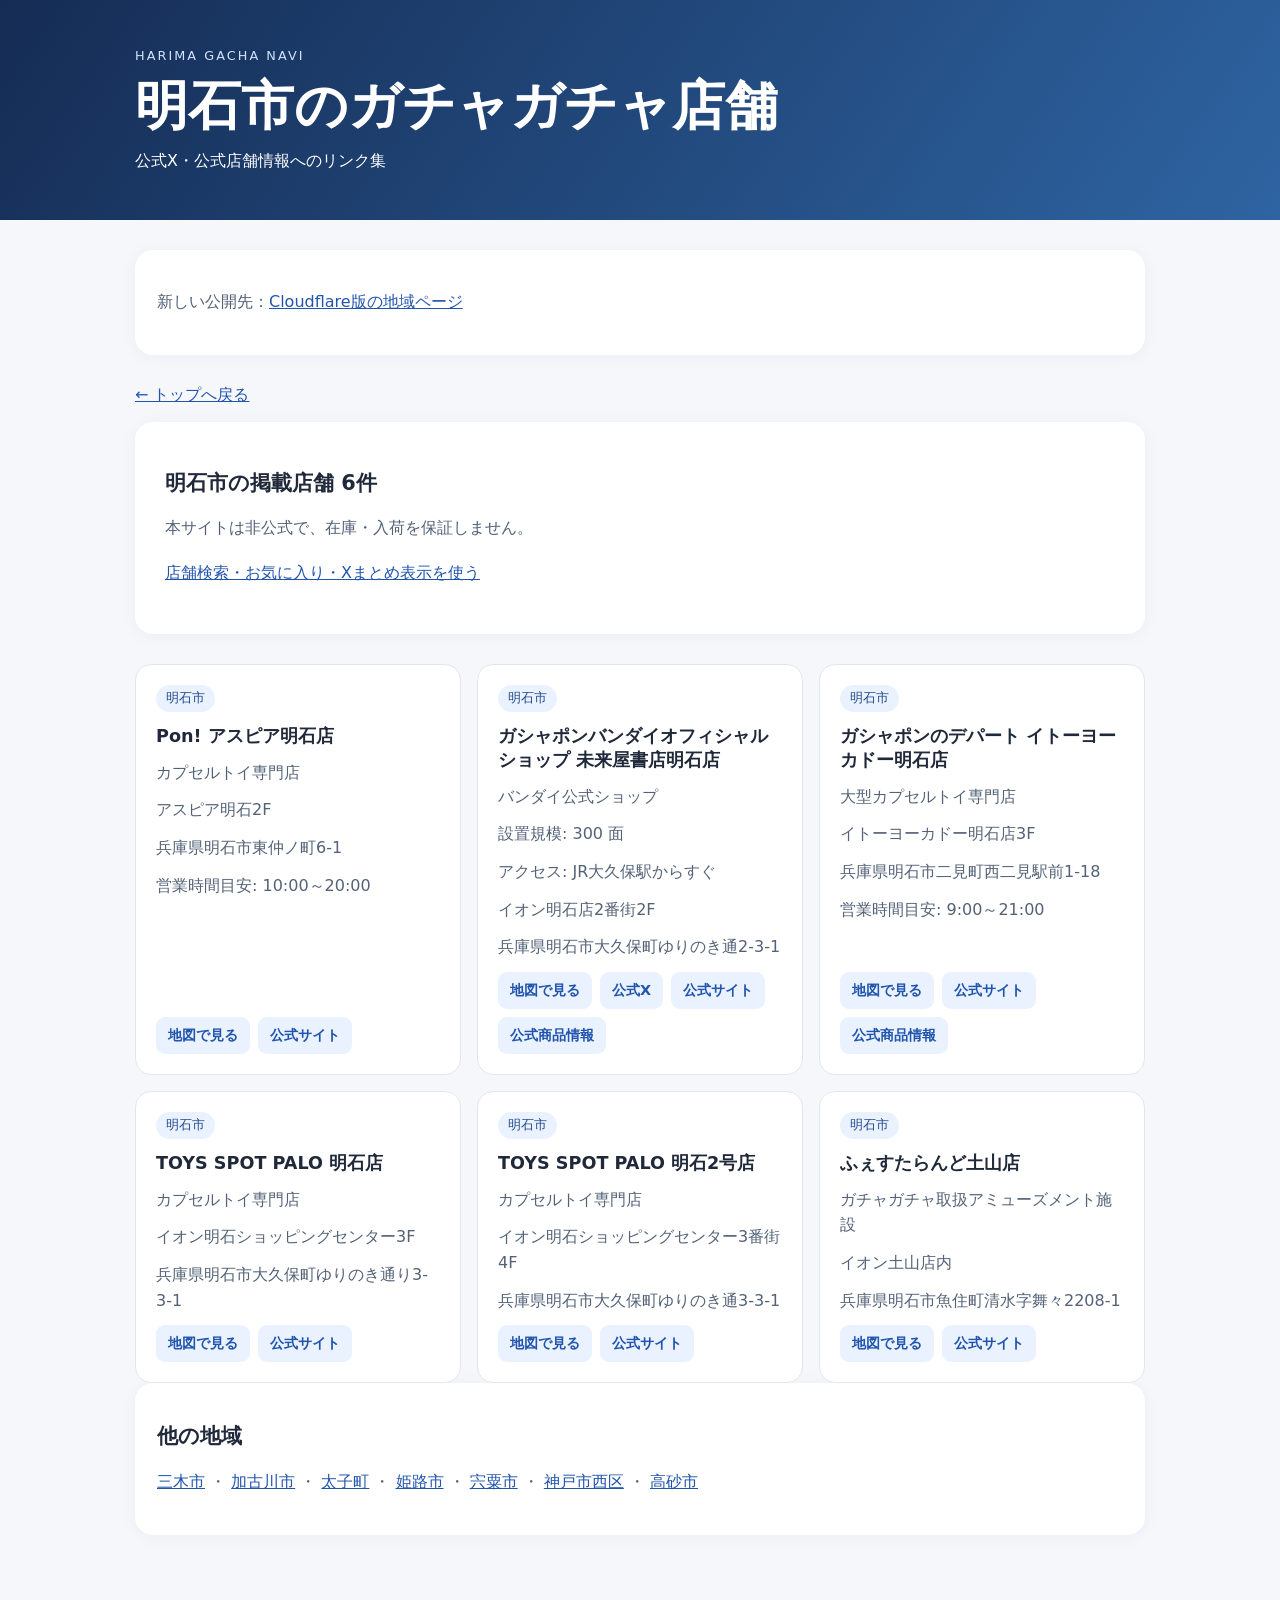
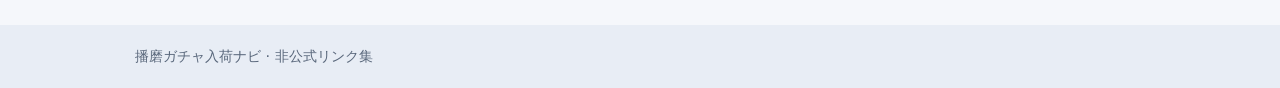
==== commit 0766cce6: "build: regenerate city landing pages" ====
--- a/city/akashi/index.html
+++ b/city/akashi/index.html
@@ -1 +1 @@
-<!doctype html><html lang="ja"><head><meta charset="utf-8"><meta name="viewport" content="width=device-width,initial-scale=1"><title>明石市のガチャガチャ店舗・公式X情報 | 播磨ガチャ入荷ナビ</title><meta name="description" content="明石市のガチャガチャ・カプセルトイ店舗6件の公式情報リンク。入荷情報は公式発信で確認できます。"><link rel="canonical" href="https://noranamani.github.io/harima-gacha-navi/city/akashi/"><link rel="stylesheet" href="../../style.css"></head><body><header><div class="wrap"><p class="eyebrow">HARIMA GACHA NAVI</p><h1>明石市のガチャガチャ店舗</h1><p>公式X・公式店舗情報へのリンク集</p></div></header><main class="wrap"><p><a href="../../">← トップへ戻る</a></p><section class="intro"><h2>明石市の掲載店舗 6件</h2><p>本サイトは非公式で、在庫・入荷を保証しません。</p><p><a href="../../?city=%E6%98%8E%E7%9F%B3%E5%B8%82">店舗検索・お気に入り・Xまとめ表示を使う</a></p></section><section class="grid"><article class="card" data-store-name="Pon! アスピア明石店"><span class="city">明石市</span><h3>Pon! アスピア明石店</h3><p>カプセルトイ専門店</p><p>アスピア明石2F</p><p>兵庫県明石市東仲ノ町6-1</p><p>営業時間目安: 10:00～20:00</p><div class="links"><a href="https://www.google.com/maps/search/?api=1&amp;query=%E5%85%B5%E5%BA%AB%E7%9C%8C%E6%98%8E%E7%9F%B3%E5%B8%82%E6%9D%B1%E4%BB%B2%E3%83%8E%E7%94%BA6-1%20Pon!%20%E3%82%A2%E3%82%B9%E3%83%94%E3%82%A2%E6%98%8E%E7%9F%B3%E5%BA%97" target="_blank" rel="noopener noreferrer">地図で見る</a><a href="https://www.gachagachanomori.com/shoplist/" target="_blank" rel="noopener noreferrer">公式サイト</a></div></article><article class="card" data-store-name="ガシャポンバンダイオフィシャルショップ 未来屋書店明石店"><span class="city">明石市</span><h3>ガシャポンバンダイオフィシャルショップ 未来屋書店明石店</h3><p>バンダイ公式ショップ</p><p>設置規模: 300 面</p><p>アクセス: JR大久保駅からすぐ</p><p>イオン明石店2番街2F</p><p>兵庫県明石市大久保町ゆりのき通2-3-1</p><div class="links"><a href="https://www.google.com/maps/search/?api=1&amp;query=%E5%85%B5%E5%BA%AB%E7%9C%8C%E6%98%8E%E7%9F%B3%E5%B8%82%E5%A4%A7%E4%B9%85%E4%BF%9D%E7%94%BA%E3%82%86%E3%82%8A%E3%81%AE%E3%81%8D%E9%80%9A2-3-1%20%E3%82%AC%E3%82%B7%E3%83%A3%E3%83%9D%E3%83%B3%E3%83%90%E3%83%B3%E3%83%80%E3%82%A4%E3%82%AA%E3%83%95%E3%82%A3%E3%82%B7%E3%83%A3%E3%83%AB%E3%82%B7%E3%83%A7%E3%83%83%E3%83%97%20%E6%9C%AA%E6%9D%A5%E5%B1%8B%E6%9B%B8%E5%BA%97%E6%98%8E%E7%9F%B3%E5%BA%97" target="_blank" rel="noopener noreferrer">地図で見る</a><a href="https://x.com/GBO_akashi" target="_blank" rel="noopener noreferrer">公式X</a><a href="https://bandainamco-am.co.jp/others/gashapon-bandai-officialshop/store/akashi/" target="_blank" rel="noopener noreferrer">公式サイト</a><a href="https://bandainamco-am.co.jp/others/gashapon-bandai-officialshop/store/akashi/item/" target="_blank" rel="noopener noreferrer">公式商品情報</a></div></article><article class="card" data-store-name="ガシャポンのデパート イトーヨーカドー明石店"><span class="city">明石市</span><h3>ガシャポンのデパート イトーヨーカドー明石店</h3><p>大型カプセルトイ専門店</p><p>イトーヨーカドー明石店3F</p><p>兵庫県明石市二見町西二見駅前1-18</p><p>営業時間目安: 9:00～21:00</p><div class="links"><a href="https://www.google.com/maps/search/?api=1&amp;query=%E5%85%B5%E5%BA%AB%E7%9C%8C%E6%98%8E%E7%9F%B3%E5%B8%82%E4%BA%8C%E8%A6%8B%E7%94%BA%E8%A5%BF%E4%BA%8C%E8%A6%8B%E9%A7%85%E5%89%8D1-18%20%E3%82%AC%E3%82%B7%E3%83%A3%E3%83%9D%E3%83%B3%E3%81%AE%E3%83%87%E3%83%91%E3%83%BC%E3%83%88%20%E3%82%A4%E3%83%88%E3%83%BC%E3%83%A8%E3%83%BC%E3%82%AB%E3%83%89%E3%83%BC%E6%98%8E%E7%9F%B3%E5%BA%97" target="_blank" rel="noopener noreferrer">地図で見る</a><a href="https://bandainamco-am.co.jp/others/capsule-toy-store/store/iyakashi/" target="_blank" rel="noopener noreferrer">公式サイト</a><a href="https://bandainamco-am.co.jp/others/capsule-toy-store/store/iyakashi/item/" target="_blank" rel="noopener noreferrer">公式商品情報</a></div></article><article class="card" data-store-name="TOYS SPOT PALO 明石店"><span class="city">明石市</span><h3>TOYS SPOT PALO 明石店</h3><p>カプセルトイ専門店</p><p>イオン明石ショッピングセンター3F</p><p>兵庫県明石市大久保町ゆりのき通り3-3-1</p><div class="links"><a href="https://www.google.com/maps/search/?api=1&amp;query=%E5%85%B5%E5%BA%AB%E7%9C%8C%E6%98%8E%E7%9F%B3%E5%B8%82%E5%A4%A7%E4%B9%85%E4%BF%9D%E7%94%BA%E3%82%86%E3%82%8A%E3%81%AE%E3%81%8D%E9%80%9A%E3%82%8A3-3-1%20TOYS%20SPOT%20PALO%20%E6%98%8E%E7%9F%B3%E5%BA%97" target="_blank" rel="noopener noreferrer">地図で見る</a><a href="https://www.fantasy.co.jp/shoplist/shop-5991031/" target="_blank" rel="noopener noreferrer">公式サイト</a></div></article><article class="card" data-store-name="TOYS SPOT PALO 明石2号店"><span class="city">明石市</span><h3>TOYS SPOT PALO 明石2号店</h3><p>カプセルトイ専門店</p><p>イオン明石ショッピングセンター3番街4F</p><p>兵庫県明石市大久保町ゆりのき通3-3-1</p><div class="links"><a href="https://www.google.com/maps/search/?api=1&amp;query=%E5%85%B5%E5%BA%AB%E7%9C%8C%E6%98%8E%E7%9F%B3%E5%B8%82%E5%A4%A7%E4%B9%85%E4%BF%9D%E7%94%BA%E3%82%86%E3%82%8A%E3%81%AE%E3%81%8D%E9%80%9A3-3-1%20TOYS%20SPOT%20PALO%20%E6%98%8E%E7%9F%B32%E5%8F%B7%E5%BA%97" target="_blank" rel="noopener noreferrer">地図で見る</a><a href="https://www.fantasy.co.jp/shoplist/shop-5991032/" target="_blank" rel="noopener noreferrer">公式サイト</a></div></article><article class="card" data-store-name="ふぇすたらんど土山店"><span class="city">明石市</span><h3>ふぇすたらんど土山店</h3><p>ガチャガチャ取扱アミューズメント施設</p><p>イオン土山店内</p><p>兵庫県明石市魚住町清水字舞々2208-1</p><div class="links"><a href="https://www.google.com/maps/search/?api=1&amp;query=%E5%85%B5%E5%BA%AB%E7%9C%8C%E6%98%8E%E7%9F%B3%E5%B8%82%E9%AD%9A%E4%BD%8F%E7%94%BA%E6%B8%85%E6%B0%B4%E5%AD%97%E8%88%9E%E3%80%852208-1%20%E3%81%B5%E3%81%87%E3%81%99%E3%81%9F%E3%82%89%E3%82%93%E3%81%A9%E5%9C%9F%E5%B1%B1%E5%BA%97" target="_blank" rel="noopener noreferrer">地図で見る</a><a href="https://www.luluarq.co.jp/festaweb/land-tsuchiyama.html" target="_blank" rel="noopener noreferrer">公式サイト</a></div></article></section><section class="notice"><h2>他の地域</h2><p><a href="../miki/">三木市</a> ・ <a href="../kakogawa/">加古川市</a> ・ <a href="../taishi/">太子町</a> ・ <a href="../himeji/">姫路市</a> ・ <a href="../shiso/">宍粟市</a> ・ <a href="../kobe-nishi/">神戸市西区</a> ・ <a href="../takasago/">高砂市</a></p></section></main><footer><div class="wrap">播磨ガチャ入荷ナビ · 非公式リンク集</div></footer><script src="../../store-card-gachas.js" defer></script><script src="../../city-gacha-cards.js" defer></script></body></html>
+<!doctype html><html lang="ja"><head><meta charset="utf-8"><meta name="viewport" content="width=device-width,initial-scale=1"><title>明石市のガチャガチャ店舗・公式X情報 | 播磨ガチャ入荷ナビ</title><meta name="description" content="明石市のガチャガチャ・カプセルトイ店舗6件の公式情報リンク。入荷情報は公式発信で確認できます。"><link rel="canonical" href="https://harima-gacha-navi.pages.dev/city/akashi/"><link rel="stylesheet" href="../../style.css"></head><body><header><div class="wrap"><p class="eyebrow">HARIMA GACHA NAVI</p><h1>明石市のガチャガチャ店舗</h1><p>公式X・公式店舗情報へのリンク集</p></div></header><main class="wrap"><!-- legacy-migration-start --><section class="notice"><p>新しい公開先：<a href="https://harima-gacha-navi.pages.dev/city/akashi/">Cloudflare版の地域ページ</a></p></section><!-- legacy-migration-end --><p><a href="../../">← トップへ戻る</a></p><section class="intro"><h2>明石市の掲載店舗 6件</h2><p>本サイトは非公式で、在庫・入荷を保証しません。</p><p><a href="../../?city=%E6%98%8E%E7%9F%B3%E5%B8%82">店舗検索・お気に入り・Xまとめ表示を使う</a></p></section><section class="grid"><article class="card" data-store-name="Pon! アスピア明石店"><span class="city">明石市</span><h3>Pon! アスピア明石店</h3><p>カプセルトイ専門店</p><p>アスピア明石2F</p><p>兵庫県明石市東仲ノ町6-1</p><p>営業時間目安: 10:00～20:00</p><div class="links"><a href="https://www.google.com/maps/search/?api=1&amp;query=%E5%85%B5%E5%BA%AB%E7%9C%8C%E6%98%8E%E7%9F%B3%E5%B8%82%E6%9D%B1%E4%BB%B2%E3%83%8E%E7%94%BA6-1%20Pon!%20%E3%82%A2%E3%82%B9%E3%83%94%E3%82%A2%E6%98%8E%E7%9F%B3%E5%BA%97" target="_blank" rel="noopener noreferrer">地図で見る</a><a href="https://www.gachagachanomori.com/shoplist/" target="_blank" rel="noopener noreferrer">公式サイト</a></div></article><article class="card" data-store-name="ガシャポンバンダイオフィシャルショップ 未来屋書店明石店"><span class="city">明石市</span><h3>ガシャポンバンダイオフィシャルショップ 未来屋書店明石店</h3><p>バンダイ公式ショップ</p><p>設置規模: 300 面</p><p>アクセス: JR大久保駅からすぐ</p><p>イオン明石店2番街2F</p><p>兵庫県明石市大久保町ゆりのき通2-3-1</p><div class="links"><a href="https://www.google.com/maps/search/?api=1&amp;query=%E5%85%B5%E5%BA%AB%E7%9C%8C%E6%98%8E%E7%9F%B3%E5%B8%82%E5%A4%A7%E4%B9%85%E4%BF%9D%E7%94%BA%E3%82%86%E3%82%8A%E3%81%AE%E3%81%8D%E9%80%9A2-3-1%20%E3%82%AC%E3%82%B7%E3%83%A3%E3%83%9D%E3%83%B3%E3%83%90%E3%83%B3%E3%83%80%E3%82%A4%E3%82%AA%E3%83%95%E3%82%A3%E3%82%B7%E3%83%A3%E3%83%AB%E3%82%B7%E3%83%A7%E3%83%83%E3%83%97%20%E6%9C%AA%E6%9D%A5%E5%B1%8B%E6%9B%B8%E5%BA%97%E6%98%8E%E7%9F%B3%E5%BA%97" target="_blank" rel="noopener noreferrer">地図で見る</a><a href="https://x.com/GBO_akashi" target="_blank" rel="noopener noreferrer">公式X</a><a href="https://bandainamco-am.co.jp/others/gashapon-bandai-officialshop/store/akashi/" target="_blank" rel="noopener noreferrer">公式サイト</a><a href="https://bandainamco-am.co.jp/others/gashapon-bandai-officialshop/store/akashi/item/" target="_blank" rel="noopener noreferrer">公式商品情報</a></div></article><article class="card" data-store-name="ガシャポンのデパート イトーヨーカドー明石店"><span class="city">明石市</span><h3>ガシャポンのデパート イトーヨーカドー明石店</h3><p>大型カプセルトイ専門店</p><p>イトーヨーカドー明石店3F</p><p>兵庫県明石市二見町西二見駅前1-18</p><p>営業時間目安: 9:00～21:00</p><div class="links"><a href="https://www.google.com/maps/search/?api=1&amp;query=%E5%85%B5%E5%BA%AB%E7%9C%8C%E6%98%8E%E7%9F%B3%E5%B8%82%E4%BA%8C%E8%A6%8B%E7%94%BA%E8%A5%BF%E4%BA%8C%E8%A6%8B%E9%A7%85%E5%89%8D1-18%20%E3%82%AC%E3%82%B7%E3%83%A3%E3%83%9D%E3%83%B3%E3%81%AE%E3%83%87%E3%83%91%E3%83%BC%E3%83%88%20%E3%82%A4%E3%83%88%E3%83%BC%E3%83%A8%E3%83%BC%E3%82%AB%E3%83%89%E3%83%BC%E6%98%8E%E7%9F%B3%E5%BA%97" target="_blank" rel="noopener noreferrer">地図で見る</a><a href="https://bandainamco-am.co.jp/others/capsule-toy-store/store/iyakashi/" target="_blank" rel="noopener noreferrer">公式サイト</a><a href="https://bandainamco-am.co.jp/others/capsule-toy-store/store/iyakashi/item/" target="_blank" rel="noopener noreferrer">公式商品情報</a></div></article><article class="card" data-store-name="TOYS SPOT PALO 明石店"><span class="city">明石市</span><h3>TOYS SPOT PALO 明石店</h3><p>カプセルトイ専門店</p><p>イオン明石ショッピングセンター3F</p><p>兵庫県明石市大久保町ゆりのき通り3-3-1</p><div class="links"><a href="https://www.google.com/maps/search/?api=1&amp;query=%E5%85%B5%E5%BA%AB%E7%9C%8C%E6%98%8E%E7%9F%B3%E5%B8%82%E5%A4%A7%E4%B9%85%E4%BF%9D%E7%94%BA%E3%82%86%E3%82%8A%E3%81%AE%E3%81%8D%E9%80%9A%E3%82%8A3-3-1%20TOYS%20SPOT%20PALO%20%E6%98%8E%E7%9F%B3%E5%BA%97" target="_blank" rel="noopener noreferrer">地図で見る</a><a href="https://www.fantasy.co.jp/shoplist/shop-5991031/" target="_blank" rel="noopener noreferrer">公式サイト</a></div></article><article class="card" data-store-name="TOYS SPOT PALO 明石2号店"><span class="city">明石市</span><h3>TOYS SPOT PALO 明石2号店</h3><p>カプセルトイ専門店</p><p>イオン明石ショッピングセンター3番街4F</p><p>兵庫県明石市大久保町ゆりのき通3-3-1</p><div class="links"><a href="https://www.google.com/maps/search/?api=1&amp;query=%E5%85%B5%E5%BA%AB%E7%9C%8C%E6%98%8E%E7%9F%B3%E5%B8%82%E5%A4%A7%E4%B9%85%E4%BF%9D%E7%94%BA%E3%82%86%E3%82%8A%E3%81%AE%E3%81%8D%E9%80%9A3-3-1%20TOYS%20SPOT%20PALO%20%E6%98%8E%E7%9F%B32%E5%8F%B7%E5%BA%97" target="_blank" rel="noopener noreferrer">地図で見る</a><a href="https://www.fantasy.co.jp/shoplist/shop-5991032/" target="_blank" rel="noopener noreferrer">公式サイト</a></div></article><article class="card" data-store-name="ふぇすたらんど土山店"><span class="city">明石市</span><h3>ふぇすたらんど土山店</h3><p>ガチャガチャ取扱アミューズメント施設</p><p>イオン土山店内</p><p>兵庫県明石市魚住町清水字舞々2208-1</p><div class="links"><a href="https://www.google.com/maps/search/?api=1&amp;query=%E5%85%B5%E5%BA%AB%E7%9C%8C%E6%98%8E%E7%9F%B3%E5%B8%82%E9%AD%9A%E4%BD%8F%E7%94%BA%E6%B8%85%E6%B0%B4%E5%AD%97%E8%88%9E%E3%80%852208-1%20%E3%81%B5%E3%81%87%E3%81%99%E3%81%9F%E3%82%89%E3%82%93%E3%81%A9%E5%9C%9F%E5%B1%B1%E5%BA%97" target="_blank" rel="noopener noreferrer">地図で見る</a><a href="https://www.luluarq.co.jp/festaweb/land-tsuchiyama.html" target="_blank" rel="noopener noreferrer">公式サイト</a></div></article></section><section class="notice"><h2>他の地域</h2><p><a href="../miki/">三木市</a> ・ <a href="../kakogawa/">加古川市</a> ・ <a href="../taishi/">太子町</a> ・ <a href="../himeji/">姫路市</a> ・ <a href="../shiso/">宍粟市</a> ・ <a href="../kobe-nishi/">神戸市西区</a> ・ <a href="../takasago/">高砂市</a></p></section></main><footer><div class="wrap">播磨ガチャ入荷ナビ · 非公式リンク集</div></footer><script src="../../store-card-gachas.js" defer></script><script src="../../city-gacha-cards.js" defer></script></body></html>
